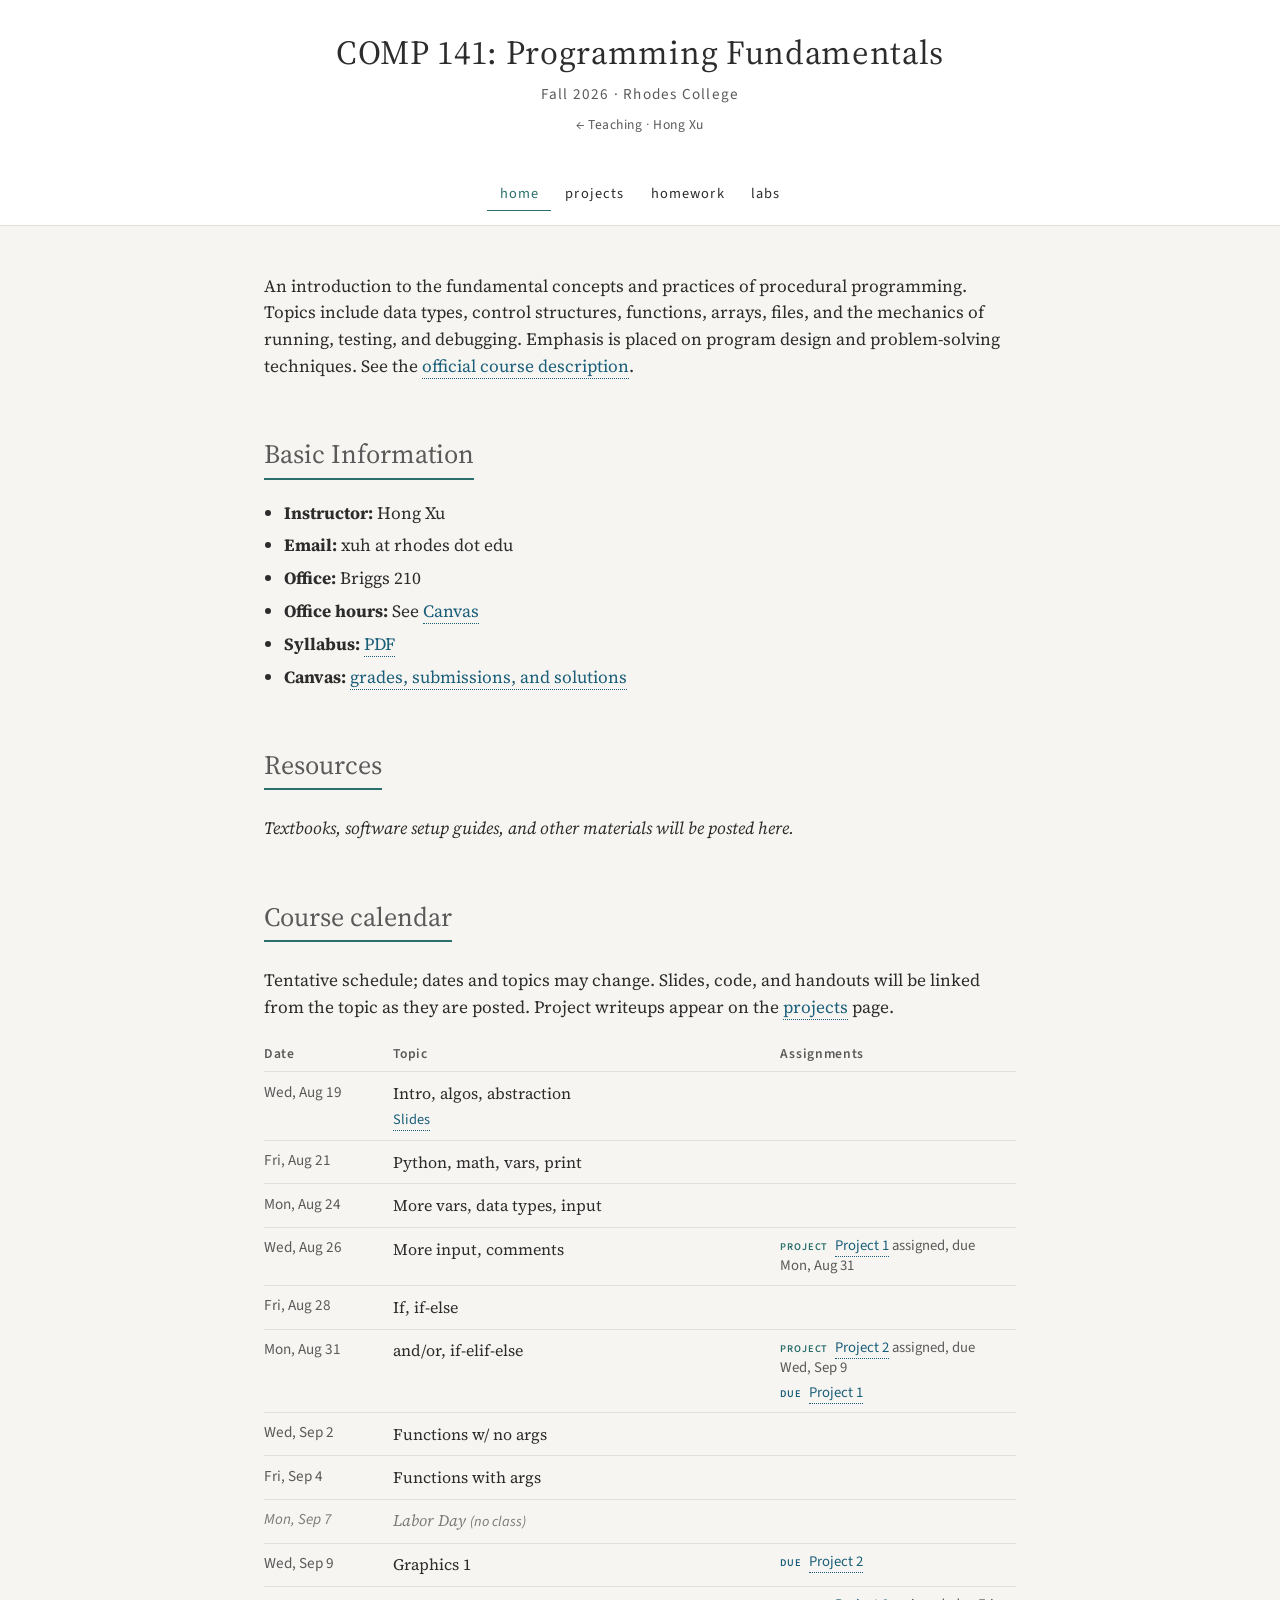
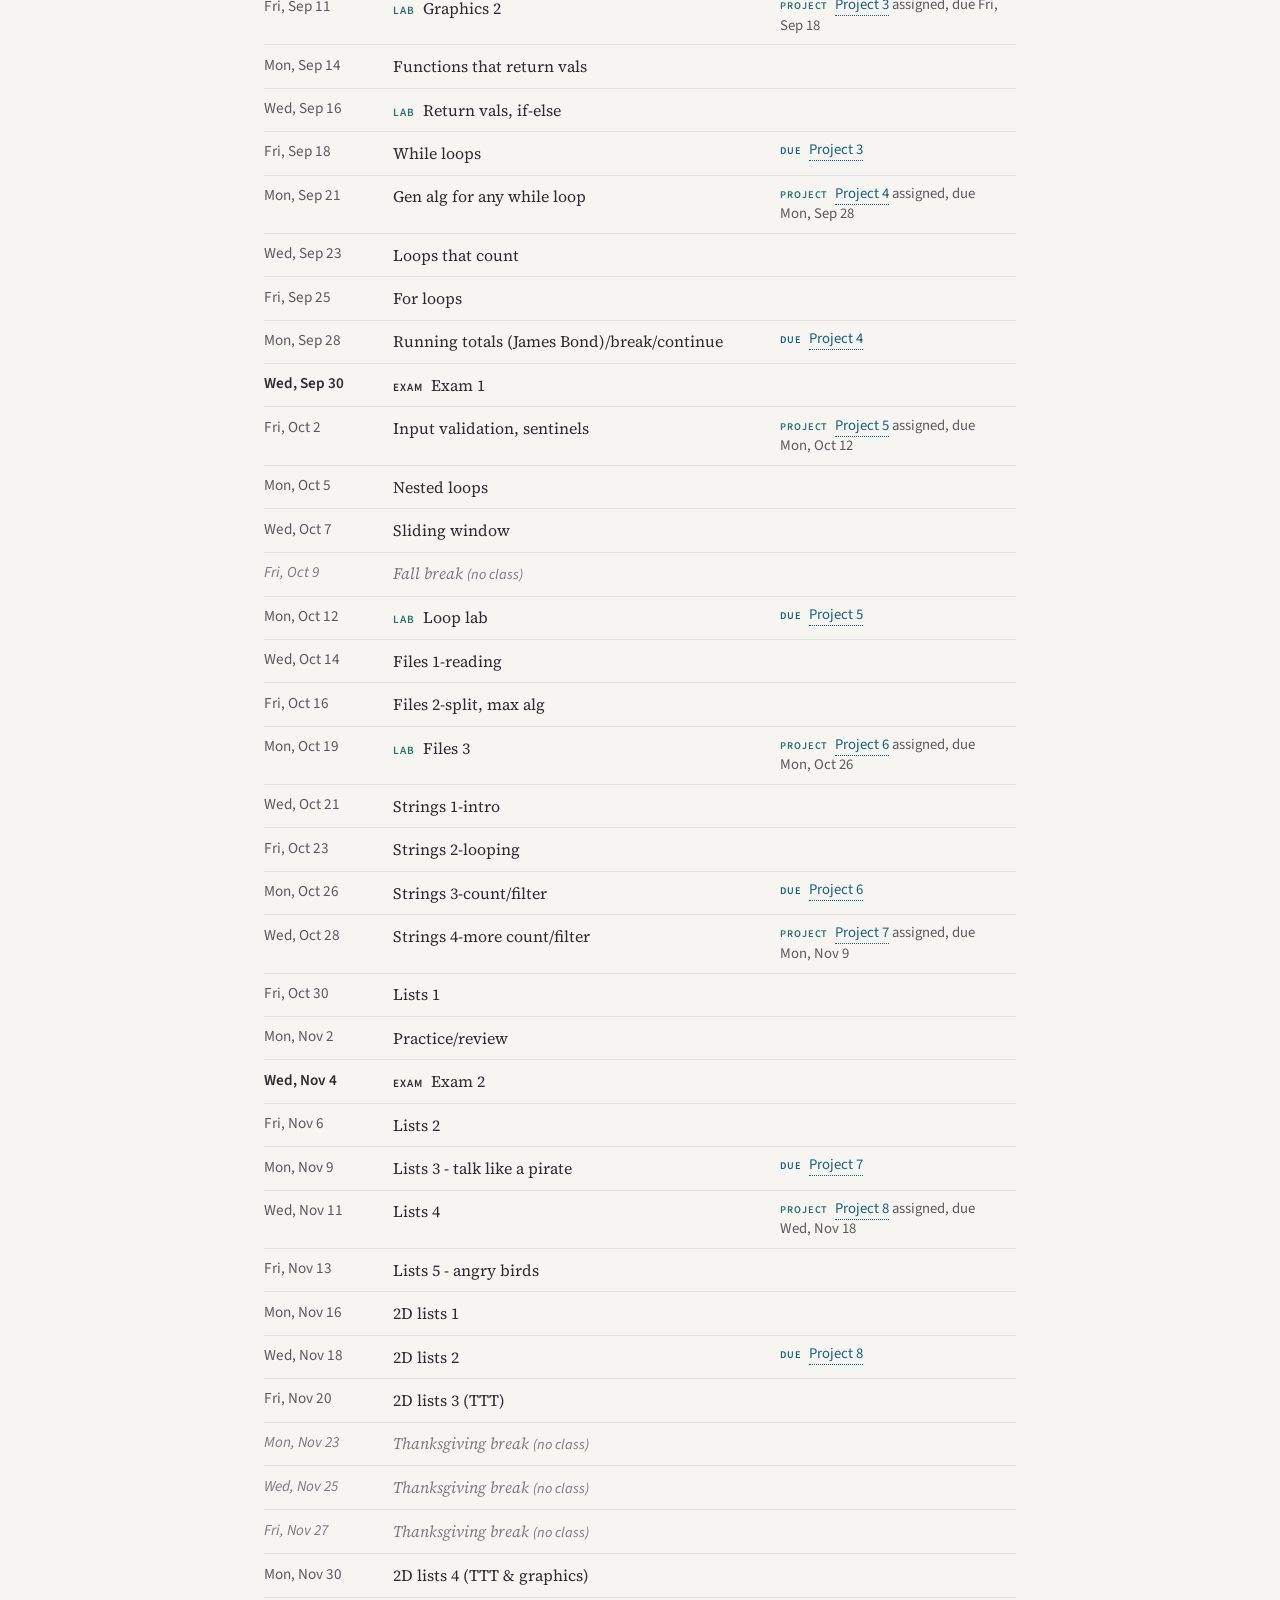
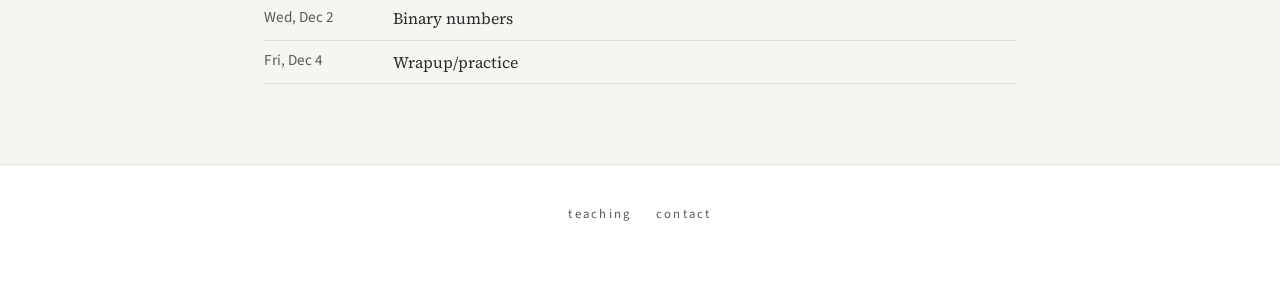
==== courses/comp141-f26/index.html @ 776d8853 "Add COMP 141 day 1 slides to the course calendar. Co-authored-by: Cursor <cursoragent@cursor.com>" ====
<!DOCTYPE html>
<html lang="en">
<head>
  <meta charset="UTF-8">
  <meta name="viewport" content="width=device-width, initial-scale=1.0">
  <meta name="description" content="COMP 141 — Computer Science I: Programming Fundamentals, Fall 2026, Rhodes College.">
  <title>COMP 141 — Fall 2026</title>
  <link rel="icon" href="../../favicon.svg" type="image/svg+xml">
  <link rel="stylesheet" href="../../css/style.css">
  <link rel="icon" href="../../favicon.svg" type="image/svg+xml">
  <link rel="stylesheet" href="../../css/course.css">
</head>
<body>
  <header class="course-header">
    <h1><a href="index.html">COMP 141: Programming Fundamentals</a></h1>
    <span class="course-term">Fall 2026 · Rhodes College</span>
    <p class="course-crumb">
      <a href="../../teaching.html">← Teaching</a>
      ·
      <a href="../../index.html">Hong Xu</a>
    </p>
  </header>

  <nav>
    <div class="nav-container">
      <a href="index.html" class="nav-link" aria-current="page">home</a>
      <a href="projects/" class="nav-link">projects</a>
      <a href="homework/" class="nav-link">homework</a>
      <a href="labs/" class="nav-link">labs</a>
    </div>
  </nav>

  <main class="page">
    <p>
      An introduction to the fundamental concepts and practices of procedural
      programming. Topics include data types, control structures, functions,
      arrays, files, and the mechanics of running, testing, and debugging.
      Emphasis is placed on program design and problem-solving techniques.
      See the
      <a href="https://cs.rhodes.edu/curriculum/courses.html">official course description</a>.
    </p>

    <h2 id="basic-information">Basic Information</h2>
    <ul>
      <li><strong>Instructor:</strong> Hong Xu</li>
      <li><strong>Email:</strong> xuh at rhodes dot edu</li>
      <li><strong>Office:</strong> Briggs 210</li>
      <li><strong>Office hours:</strong> See <a href="https://rhodes.instructure.com/courses/11061">Canvas</a></li>
      <li><strong>Syllabus:</strong> <a href="syllabus.pdf">PDF</a></li>
      <li><strong>Canvas:</strong> <a href="https://rhodes.instructure.com/courses/11061">grades, submissions, and solutions</a></li>
    </ul>

    <h2 id="resources">Resources</h2>
    <p class="placeholder-note">
      Textbooks, software setup guides, and other materials will be posted here.
    </p>

    <h2 id="calendar">Course calendar</h2>
    <p>
      Tentative schedule; dates and topics may change. Slides, code, and
      handouts will be linked from the topic as they are posted. Project
      writeups appear on the <a href="projects/">projects</a> page.
    </p>
    <table class="calendar">
      <thead>
        <tr>
          <th scope="col">Date</th>
          <th scope="col">Topic</th>
          <th scope="col">Assignments</th>
        </tr>
      </thead>
      <tbody>
        <tr>
          <td class="date">Wed, Aug 19</td>
          <td>
            Intro, algos, abstraction
            <div class="materials"><a href="lectures/day1-slides.pdf">Slides</a></div>
          </td>
          <td class="assign"></td>
        </tr>
        <tr>
          <td class="date">Fri, Aug 21</td>
          <td>Python, math, vars, print</td>
          <td class="assign"></td>
        </tr>
        <tr>
          <td class="date">Mon, Aug 24</td>
          <td>More vars, data types, input</td>
          <td class="assign"></td>
        </tr>
        <tr>
          <td class="date">Wed, Aug 26</td>
          <td>More input, comments</td>
          <td class="assign">
            <div class="assign-line">
              <span class="cal-label cal-label-project">Project</span>
              <a href="projects/#p1">Project 1</a> assigned, due Mon, Aug 31
            </div>
          </td>
        </tr>
        <tr>
          <td class="date">Fri, Aug 28</td>
          <td>If, if-else</td>
          <td class="assign"></td>
        </tr>
        <tr>
          <td class="date">Mon, Aug 31</td>
          <td>and/or, if-elif-else</td>
          <td class="assign">
            <div class="assign-line">
              <span class="cal-label cal-label-project">Project</span>
              <a href="projects/#p2">Project 2</a> assigned, due Wed, Sep 9
            </div>
            <div class="assign-line">
              <span class="cal-label cal-label-due">Due</span>
              <a href="projects/#p1">Project 1</a>
            </div>
          </td>
        </tr>
        <tr>
          <td class="date">Wed, Sep 2</td>
          <td>Functions w/ no args</td>
          <td class="assign"></td>
        </tr>
        <tr>
          <td class="date">Fri, Sep 4</td>
          <td>Functions with args</td>
          <td class="assign"></td>
        </tr>
        <tr class="cal-break">
          <td class="date">Mon, Sep 7</td>
          <td>Labor Day <span class="no-class">(no class)</span></td>
          <td class="assign"></td>
        </tr>
        <tr>
          <td class="date">Wed, Sep 9</td>
          <td>Graphics 1</td>
          <td class="assign">
            <div class="assign-line">
              <span class="cal-label cal-label-due">Due</span>
              <a href="projects/#p2">Project 2</a>
            </div>
          </td>
        </tr>
        <tr class="cal-lab">
          <td class="date">Fri, Sep 11</td>
          <td><span class="cal-label cal-label-lab">Lab</span> Graphics 2</td>
          <td class="assign">
            <div class="assign-line">
              <span class="cal-label cal-label-project">Project</span>
              <a href="projects/#p3">Project 3</a> assigned, due Fri, Sep 18
            </div>
          </td>
        </tr>
        <tr>
          <td class="date">Mon, Sep 14</td>
          <td>Functions that return vals</td>
          <td class="assign"></td>
        </tr>
        <tr class="cal-lab">
          <td class="date">Wed, Sep 16</td>
          <td><span class="cal-label cal-label-lab">Lab</span> Return vals, if-else</td>
          <td class="assign"></td>
        </tr>
        <tr>
          <td class="date">Fri, Sep 18</td>
          <td>While loops</td>
          <td class="assign">
            <div class="assign-line">
              <span class="cal-label cal-label-due">Due</span>
              <a href="projects/#p3">Project 3</a>
            </div>
          </td>
        </tr>
        <tr>
          <td class="date">Mon, Sep 21</td>
          <td>Gen alg for any while loop</td>
          <td class="assign">
            <div class="assign-line">
              <span class="cal-label cal-label-project">Project</span>
              <a href="projects/#p4">Project 4</a> assigned, due Mon, Sep 28
            </div>
          </td>
        </tr>
        <tr>
          <td class="date">Wed, Sep 23</td>
          <td>Loops that count</td>
          <td class="assign"></td>
        </tr>
        <tr>
          <td class="date">Fri, Sep 25</td>
          <td>For loops</td>
          <td class="assign"></td>
        </tr>
        <tr>
          <td class="date">Mon, Sep 28</td>
          <td>Running totals (James Bond)/break/continue</td>
          <td class="assign">
            <div class="assign-line">
              <span class="cal-label cal-label-due">Due</span>
              <a href="projects/#p4">Project 4</a>
            </div>
          </td>
        </tr>
        <tr class="cal-exam">
          <td class="date">Wed, Sep 30</td>
          <td><span class="cal-label cal-label-exam">Exam</span> Exam 1</td>
          <td class="assign"></td>
        </tr>
        <tr>
          <td class="date">Fri, Oct 2</td>
          <td>Input validation, sentinels</td>
          <td class="assign">
            <div class="assign-line">
              <span class="cal-label cal-label-project">Project</span>
              <a href="projects/#p5">Project 5</a> assigned, due Mon, Oct 12
            </div>
          </td>
        </tr>
        <tr>
          <td class="date">Mon, Oct 5</td>
          <td>Nested loops</td>
          <td class="assign"></td>
        </tr>
        <tr>
          <td class="date">Wed, Oct 7</td>
          <td>Sliding window</td>
          <td class="assign"></td>
        </tr>
        <tr class="cal-break">
          <td class="date">Fri, Oct 9</td>
          <td>Fall break <span class="no-class">(no class)</span></td>
          <td class="assign"></td>
        </tr>
        <tr class="cal-lab">
          <td class="date">Mon, Oct 12</td>
          <td><span class="cal-label cal-label-lab">Lab</span> Loop lab</td>
          <td class="assign">
            <div class="assign-line">
              <span class="cal-label cal-label-due">Due</span>
              <a href="projects/#p5">Project 5</a>
            </div>
          </td>
        </tr>
        <tr>
          <td class="date">Wed, Oct 14</td>
          <td>Files 1-reading</td>
          <td class="assign"></td>
        </tr>
        <tr>
          <td class="date">Fri, Oct 16</td>
          <td>Files 2-split, max alg</td>
          <td class="assign"></td>
        </tr>
        <tr class="cal-lab">
          <td class="date">Mon, Oct 19</td>
          <td><span class="cal-label cal-label-lab">Lab</span> Files 3</td>
          <td class="assign">
            <div class="assign-line">
              <span class="cal-label cal-label-project">Project</span>
              <a href="projects/#p6">Project 6</a> assigned, due Mon, Oct 26
            </div>
          </td>
        </tr>
        <tr>
          <td class="date">Wed, Oct 21</td>
          <td>Strings 1-intro</td>
          <td class="assign"></td>
        </tr>
        <tr>
          <td class="date">Fri, Oct 23</td>
          <td>Strings 2-looping</td>
          <td class="assign"></td>
        </tr>
        <tr>
          <td class="date">Mon, Oct 26</td>
          <td>Strings 3-count/filter</td>
          <td class="assign">
            <div class="assign-line">
              <span class="cal-label cal-label-due">Due</span>
              <a href="projects/#p6">Project 6</a>
            </div>
          </td>
        </tr>
        <tr>
          <td class="date">Wed, Oct 28</td>
          <td>Strings 4-more count/filter</td>
          <td class="assign">
            <div class="assign-line">
              <span class="cal-label cal-label-project">Project</span>
              <a href="projects/#p7">Project 7</a> assigned, due Mon, Nov 9
            </div>
          </td>
        </tr>
        <tr>
          <td class="date">Fri, Oct 30</td>
          <td>Lists 1</td>
          <td class="assign"></td>
        </tr>
        <tr>
          <td class="date">Mon, Nov 2</td>
          <td>Practice/review</td>
          <td class="assign"></td>
        </tr>
        <tr class="cal-exam">
          <td class="date">Wed, Nov 4</td>
          <td><span class="cal-label cal-label-exam">Exam</span> Exam 2</td>
          <td class="assign"></td>
        </tr>
        <tr>
          <td class="date">Fri, Nov 6</td>
          <td>Lists 2</td>
          <td class="assign"></td>
        </tr>
        <tr>
          <td class="date">Mon, Nov 9</td>
          <td>Lists 3 - talk like a pirate</td>
          <td class="assign">
            <div class="assign-line">
              <span class="cal-label cal-label-due">Due</span>
              <a href="projects/#p7">Project 7</a>
            </div>
          </td>
        </tr>
        <tr>
          <td class="date">Wed, Nov 11</td>
          <td>Lists 4</td>
          <td class="assign">
            <div class="assign-line">
              <span class="cal-label cal-label-project">Project</span>
              <a href="projects/#p8">Project 8</a> assigned, due Wed, Nov 18
            </div>
          </td>
        </tr>
        <tr>
          <td class="date">Fri, Nov 13</td>
          <td>Lists 5 - angry birds</td>
          <td class="assign"></td>
        </tr>
        <tr>
          <td class="date">Mon, Nov 16</td>
          <td>2D lists 1</td>
          <td class="assign"></td>
        </tr>
        <tr>
          <td class="date">Wed, Nov 18</td>
          <td>2D lists 2</td>
          <td class="assign">
            <div class="assign-line">
              <span class="cal-label cal-label-due">Due</span>
              <a href="projects/#p8">Project 8</a>
            </div>
          </td>
        </tr>
        <tr>
          <td class="date">Fri, Nov 20</td>
          <td>2D lists 3 (TTT)</td>
          <td class="assign"></td>
        </tr>
        <tr class="cal-break">
          <td class="date">Mon, Nov 23</td>
          <td>Thanksgiving break <span class="no-class">(no class)</span></td>
          <td class="assign"></td>
        </tr>
        <tr class="cal-break">
          <td class="date">Wed, Nov 25</td>
          <td>Thanksgiving break <span class="no-class">(no class)</span></td>
          <td class="assign"></td>
        </tr>
        <tr class="cal-break">
          <td class="date">Fri, Nov 27</td>
          <td>Thanksgiving break <span class="no-class">(no class)</span></td>
          <td class="assign"></td>
        </tr>
        <tr>
          <td class="date">Mon, Nov 30</td>
          <td>2D lists 4 (TTT &amp; graphics)</td>
          <td class="assign"></td>
        </tr>
        <tr>
          <td class="date">Wed, Dec 2</td>
          <td>Binary numbers</td>
          <td class="assign"></td>
        </tr>
        <tr>
          <td class="date">Fri, Dec 4</td>
          <td>Wrapup/practice</td>
          <td class="assign"></td>
        </tr>
      </tbody>
    </table>
  </main>

  <footer>
    <div class="footer-links">
      <a href="../../teaching.html">teaching</a>
      <a href="../../contact.html">contact</a>
    </div>
    <p id="last-updated"></p>
  </footer>
  <script src="../../js/last-updated.js"></script>
</body>
</html>
---- css/style.css ----
@import url('https://fonts.googleapis.com/css2?family=Source+Serif+4:ital,opsz,wght@0,8..60,400;0,8..60,600;1,8..60,400&family=Source+Sans+3:wght@400;600&display=swap');

:root {
  --accent: #2a6f6b;
  --accent-hover: #1f5552;
  --ink: #2c2c2c;
  --muted: #5a5a5a;
  --light: #7a7a7a;
  --rule: #e2e0dc;
  --paper: #f7f5f1;
  --surface: #ffffff;
  --link: #1a5f7a;
}

*,
*::before,
*::after {
  box-sizing: border-box;
}

html {
  overflow-x: hidden;
  scroll-behavior: smooth;
}

body {
  margin: 0;
  padding: 0;
  font-family: 'Source Sans 3', Helvetica, sans-serif;
  color: var(--ink);
  background-color: var(--paper);
  line-height: 1.45;
}

a {
  color: var(--link);
  text-decoration: none;
  border-bottom: 1px dotted var(--link);
}

a:hover {
  color: var(--accent);
  border-bottom-color: var(--accent);
}

/* Background + portrait */
.background-row {
  display: flex;
  flex-direction: row-reverse;
  align-items: flex-start;
  gap: 1.25em;
  margin-top: 0.5em;
}

.background-text {
  flex: 1;
  min-width: 0;
}

.background-text p:first-child {
  margin-top: 0;
}

.portrait {
  flex: 0 0 auto;
  line-height: 0;
}

.portrait img {
  display: block;
  width: auto;
  height: auto;
  max-width: 90vw;
  border: 1px solid #e5e5e5;
}

@media (max-width: 768px) {
  .background-row {
    flex-direction: column;
    align-items: center;
  }

  .portrait {
    order: -1;
    display: block;
    width: 90%;
    max-width: 90vw;
    margin: 0 auto 0.85em;
    align-self: center;
  }

  .portrait img {
    width: 100% !important;
    height: auto !important;
    max-width: 100%;
    margin: 0 auto;
  }

  .background-text {
    width: 100%;
  }
}

/* Header */
header {
  background-color: var(--surface);
  padding: 2.25em 1.5em 1.25em;
  text-align: center;
}

header h1 {
  margin: 0;
  font-family: 'Source Serif 4', Georgia, Times, serif;
  font-size: clamp(2rem, 5vw, 2.75rem);
  font-weight: 400;
  letter-spacing: 0.04em;
  color: var(--ink);
}

header h1 a {
  color: inherit;
  border-bottom: none;
}

header h1 a:hover {
  color: var(--accent);
}

header .chinese-name {
  display: block;
  margin-top: 0.35em;
  font-family: 'Source Serif 4', Georgia, serif;
  font-size: 0.45em;
  letter-spacing: 0.2em;
  color: var(--light);
}

/* Navigation */
nav {
  background-color: var(--surface);
  border-bottom: 1px solid var(--rule);
  position: sticky;
  top: 0;
  z-index: 50;
}

.nav-container {
  max-width: 45em;
  margin: 0 auto;
  padding: 0.9rem 1rem;
  display: flex;
  flex-wrap: wrap;
  justify-content: center;
  gap: 0.15em 0.1em;
}

.nav-link {
  color: var(--ink);
  border-bottom: none;
  padding: 0.35em 0.85em;
  letter-spacing: 0.08em;
  font-size: 0.9em;
  text-transform: lowercase;
  transition: color 0.15s ease;
}

.nav-link:visited {
  color: var(--ink);
}

.nav-link:hover,
.nav-link[aria-current="page"] {
  color: var(--accent);
  border-bottom: 1px solid var(--accent);
}

/* Main layout */
.page {
  max-width: 45em;
  margin: 0 auto;
  padding: 2rem 1.5rem 3rem;
}

.page p,
.page li,
.page td {
  font-family: 'Source Serif 4', Georgia, Cambria, 'Times New Roman', Times, serif;
  font-size: 1.08em;
  line-height: 1.55;
  color: var(--ink);
}

.page p {
  margin: 0.85em 0 0;
}

.page ul {
  margin: 0.6em 0 0;
  padding-left: 1.25em;
}

.page li {
  margin-top: 0.35em;
}

.page h2 {
  font-family: 'Source Serif 4', Georgia, Times, serif;
  font-size: 1.65em;
  font-weight: 400;
  color: var(--muted);
  margin: 2.25em 0 0.4em;
  padding-bottom: 0.25em;
  border-bottom: 2px solid var(--accent);
  display: inline-block;
  line-height: 1.2;
  clear: both;
}

.page h2:first-child {
  margin-top: 0.5em;
}

.page h3 {
  font-family: 'Source Sans 3', Helvetica, sans-serif;
  font-size: 1.15em;
  font-weight: 600;
  color: var(--ink);
  margin: 1.75em 0 0.4em;
}

.more-link {
  display: inline-block;
  margin-top: 1em;
}

/* Publications */
.papers {
  list-style: disc;
  padding-left: 1.25em;
  margin: 0.75em 0 0;
}

.papers li {
  margin-bottom: 1.1em;
}

.papers .venue {
  font-style: italic;
}

.papers .links {
  font-family: 'Source Sans 3', Helvetica, sans-serif;
  font-size: 0.92em;
  letter-spacing: 0.02em;
}

.papers .links a {
  margin-right: 0.65em;
}

/* Projects */
.project {
  margin-top: 1.75em;
}

.project h3 {
  margin-bottom: 0.2em;
}

.project .meta {
  font-family: 'Source Sans 3', Helvetica, sans-serif;
  font-size: 0.9em;
  color: var(--light);
  margin: 0 0 0.35em;
}

/* Contact table */
.contact-table {
  width: 100%;
  margin: 1.25em 0 0;
  border-collapse: collapse;
}

.contact-table td {
  padding: 0.4em 1em 0.4em 0;
  vertical-align: top;
}

.contact-table td:first-child {
  font-family: 'Source Sans 3', Helvetica, sans-serif;
  font-size: 0.9em;
  letter-spacing: 0.04em;
  color: var(--muted);
  width: 7.5em;
  white-space: nowrap;
}

.elsewhere {
  margin-top: 1.25em;
}

/* Teaching schedule (Kirlin-style semester lists) */
.semester {
  margin-top: 1.35em;
}

.semester h3 {
  font-family: 'Source Sans 3', Helvetica, sans-serif;
  font-size: 1.1em;
  font-weight: 600;
  color: var(--ink);
  margin: 0 0 0.35em;
}

.course-list {
  list-style: none;
  padding: 0;
  margin: 0 0 0.25em;
}

.course-list li {
  margin: 0.2em 0;
  padding-left: 0.15em;
}

/* Teaching materials */
.resource-list {
  list-style: none;
  padding: 0;
  margin: 1em 0 0;
}

.resource-list li {
  font-family: 'Source Sans 3', Helvetica, sans-serif;
  margin: 0.5em 0;
}

.resource-list a {
  border-bottom: 1px solid transparent;
}

.resource-list a:hover {
  border-bottom-color: var(--accent);
}

/* Footer */
footer {
  background-color: var(--surface);
  border-top: 1px solid var(--rule);
  padding: 2.5em 1.5em;
  margin-top: 2em;
  text-align: center;
}

.footer-mark {
  display: inline-block;
  margin-bottom: 1.25em;
  opacity: 0.45;
}

.footer-links {
  display: flex;
  flex-wrap: wrap;
  justify-content: center;
  gap: 0.5em 1.5em;
}

.footer-links a {
  font-family: 'Source Sans 3', Helvetica, sans-serif;
  font-size: 0.8em;
  letter-spacing: 0.18em;
  text-transform: lowercase;
  color: var(--muted);
  border-bottom: none;
}

.footer-links a:hover {
  color: var(--accent);
}

.footer-note {
  margin-top: 1.25em;
  font-family: 'Source Sans 3', Helvetica, sans-serif;
  font-size: 0.75em;
  letter-spacing: 0.12em;
  text-transform: lowercase;
  color: var(--light);
}

#last-updated {
  margin-top: 1.25em;
  font-family: 'Source Sans 3', Helvetica, sans-serif;
  font-size: 0.8em;
  letter-spacing: 0.04em;
  color: var(--light);
  min-height: 1.2em;
}

/* Responsive */
@media (max-width: 600px) {
  header {
    padding: 1.5em 1em 1em;
  }

  .page {
    padding: 1.5rem 1rem 2.5rem;
  }

  .page p,
  .page li,
  .page td {
    font-size: 1em;
  }

  .nav-link {
    padding: 0.3em 0.45em;
    font-size: 0.8em;
  }

  .contact-table td:first-child {
    display: block;
    width: auto;
    padding-bottom: 0;
  }

  .contact-table td {
    display: block;
    padding: 0.15em 0 0.55em;
  }
}

@media print {
  nav,
  footer {
    display: none;
  }

  body {
    background: #fff;
  }

  a {
    border-bottom: none;
    color: #000;
  }
}
---- css/course.css ----
/* Course site extras (used with style.css) */

.course-header {
  background-color: var(--surface);
  padding: 1.75em 1.5em 1em;
  text-align: center;
  border-bottom: none;
}

.course-header h1 {
  margin: 0;
  font-family: 'Source Serif 4', Georgia, Times, serif;
  font-size: clamp(1.5rem, 4vw, 2.1rem);
  font-weight: 400;
  letter-spacing: 0.02em;
  color: var(--ink);
}

.course-header h1 a {
  color: inherit;
  border-bottom: none;
}

.course-header .course-term {
  display: block;
  margin-top: 0.4em;
  font-family: 'Source Sans 3', Helvetica, sans-serif;
  font-size: 0.95em;
  letter-spacing: 0.08em;
  color: var(--muted);
}

.course-crumb {
  text-align: center;
  font-family: 'Source Sans 3', Helvetica, sans-serif;
  font-size: 0.85em;
  letter-spacing: 0.04em;
  color: var(--light);
  margin-top: 0.75em;
}

.course-crumb a {
  color: var(--muted);
  border-bottom: none;
}

.course-crumb a:hover {
  color: var(--accent);
}

.page {
  max-width: 50em;
}

.calendar {
  width: 100%;
  border-collapse: collapse;
  margin-top: 1em;
}

.calendar th,
.calendar td {
  font-family: 'Source Serif 4', Georgia, serif;
  font-size: 1em;
  text-align: left;
  vertical-align: top;
  padding: 0.55em 0.75em 0.55em 0;
  border-bottom: 1px solid var(--rule);
}

.calendar th {
  font-family: 'Source Sans 3', Helvetica, sans-serif;
  font-size: 0.85em;
  letter-spacing: 0.05em;
  color: var(--muted);
  font-weight: 600;
}

.calendar .date {
  white-space: nowrap;
  width: 8.5em;
  color: var(--muted);
  font-family: 'Source Sans 3', Helvetica, sans-serif;
  font-size: 0.95em;
}

.calendar .assign {
  font-family: 'Source Sans 3', Helvetica, sans-serif;
  font-size: 0.92em;
  line-height: 1.4;
  color: var(--muted);
  width: 16em;
}

.assign-line + .assign-line {
  margin-top: 0.3em;
}

.materials {
  margin-top: 0.2em;
  font-family: 'Source Sans 3', Helvetica, sans-serif;
  font-size: 0.9em;
}

.cal-label {
  display: inline-block;
  font-family: 'Source Sans 3', Helvetica, sans-serif;
  font-size: 0.7em;
  font-weight: 600;
  letter-spacing: 0.08em;
  text-transform: uppercase;
  color: var(--accent);
  margin-right: 0.35em;
}

.cal-label-exam {
  color: var(--ink);
}

.cal-label-due {
  color: var(--link);
}

.cal-break td {
  color: var(--light);
  font-style: italic;
}

.cal-break .date,
.cal-break .no-class {
  color: var(--light);
}

.no-class {
  font-family: 'Source Sans 3', Helvetica, sans-serif;
  font-size: 0.9em;
  font-style: italic;
}

.cal-exam td.date {
  color: var(--ink);
  font-weight: 600;
}

.placeholder-note {
  font-style: italic;
  color: var(--muted);
}

.project-list {
  list-style: none;
  padding: 0;
  margin: 1em 0 0;
}

.project-list li {
  margin: 0.65em 0;
  padding-top: 0.15em;
  scroll-margin-top: 4em;
}

.project-list .due {
  display: block;
  font-family: 'Source Sans 3', Helvetica, sans-serif;
  font-size: 0.9em;
  color: var(--light);
  margin-top: 0.1em;
}

@media (max-width: 700px) {
  .calendar .date {
    display: block;
    width: auto;
    margin-bottom: 0.15em;
  }

  .calendar td {
    display: block;
    padding: 0.2em 0;
    width: auto;
  }

  .calendar tr {
    display: block;
    padding: 0.7em 0;
    border-bottom: 1px solid var(--rule);
  }

  .calendar td.assign:empty {
    display: none;
  }

  .calendar thead {
    display: none;
  }
}
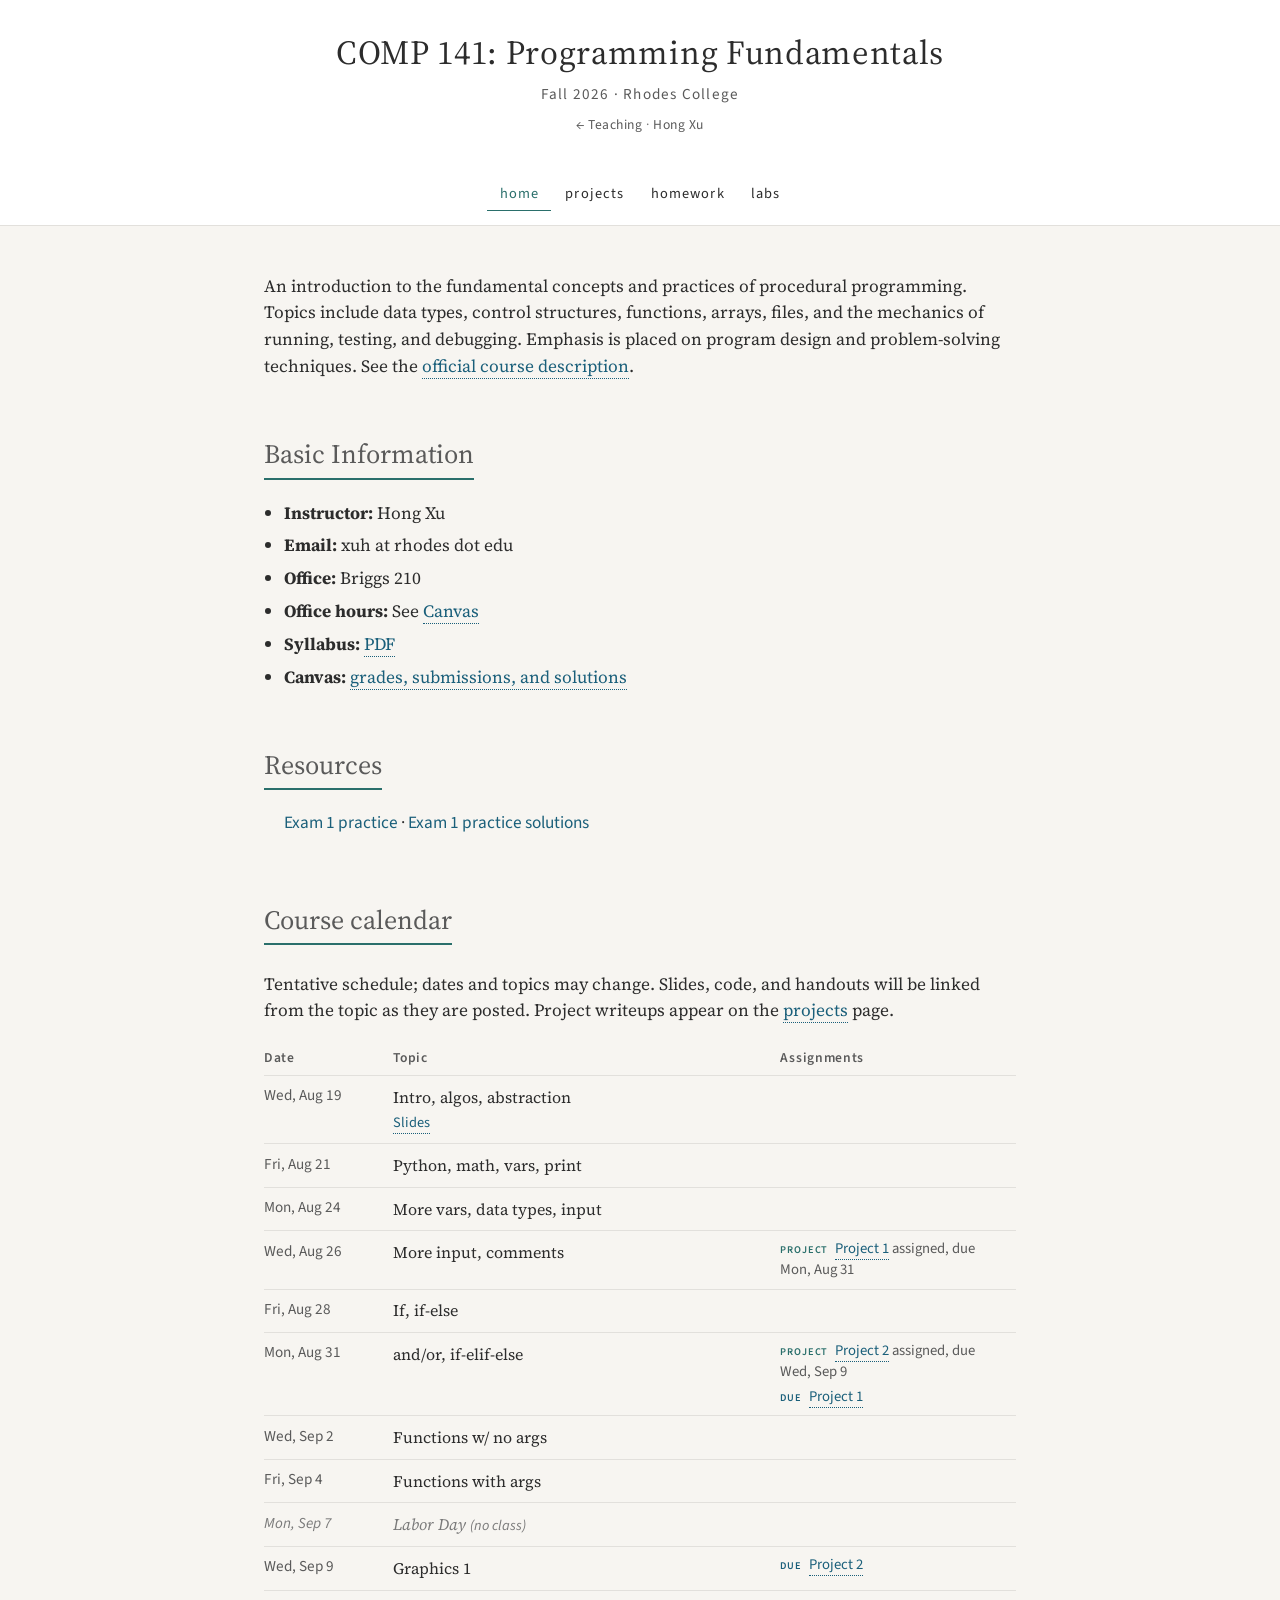
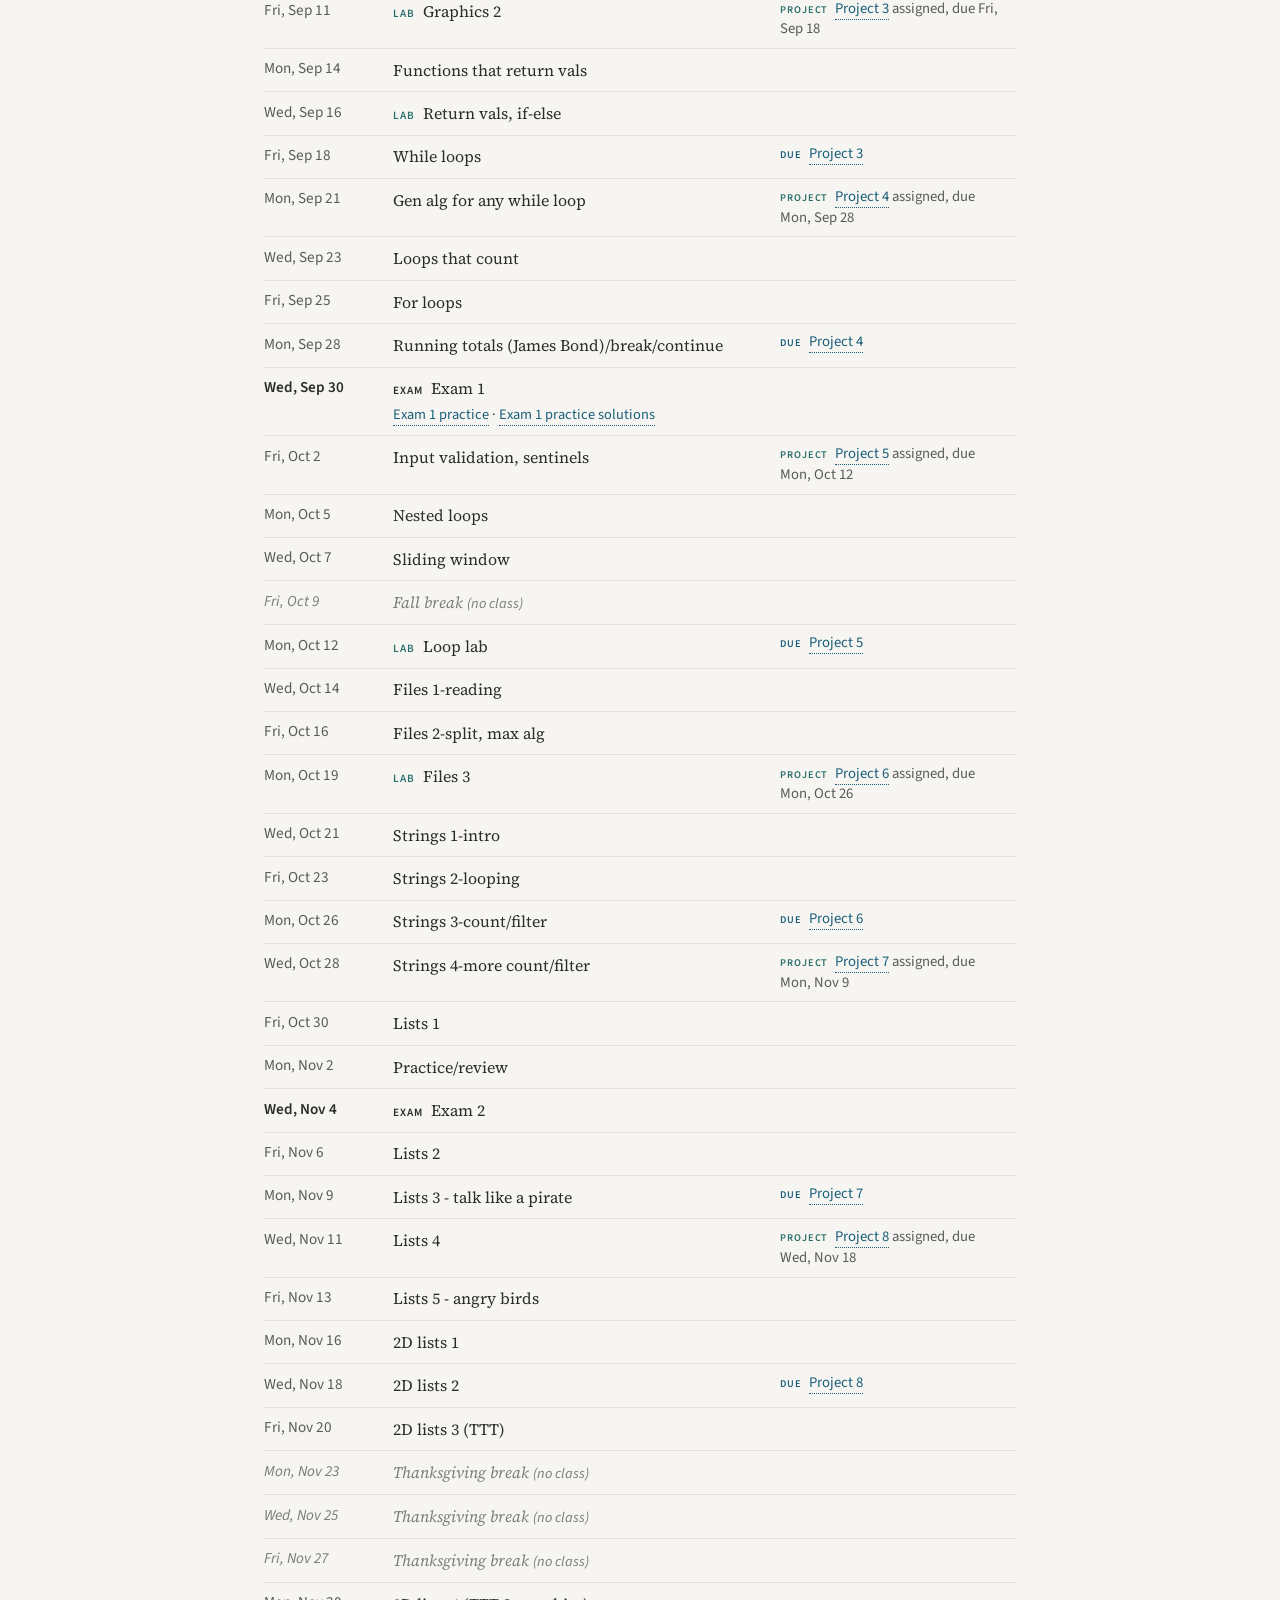
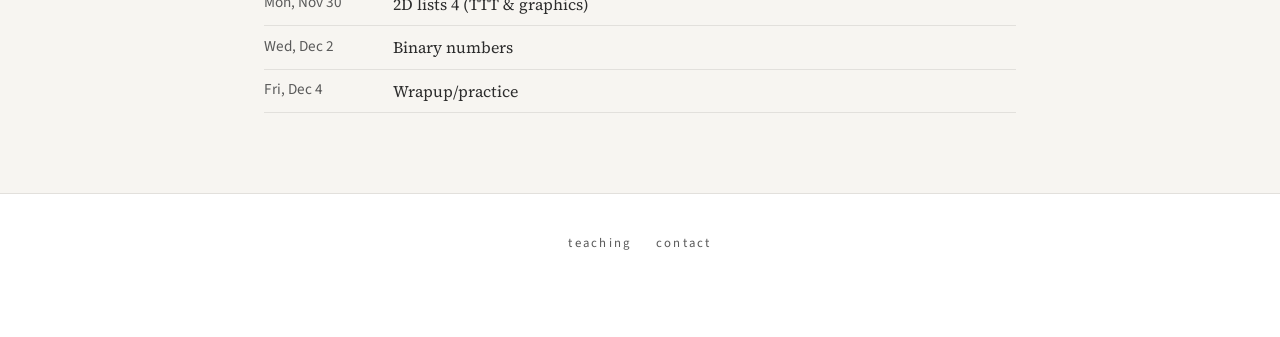
==== commit f2969d0d: "Add COMP 141 Exam 1 practice and solutions. Co-authored-by: Cursor <cursoragent@cursor.com>" ====
--- a/courses/comp141-f26/index.html
+++ b/courses/comp141-f26/index.html
@@ -51,9 +51,13 @@
     </ul>
 
     <h2 id="resources">Resources</h2>
-    <p class="placeholder-note">
-      Textbooks, software setup guides, and other materials will be posted here.
-    </p>
+    <ul class="resource-list">
+      <li>
+        <a href="exams/exam1-practice.pdf">Exam 1 practice</a>
+        ·
+        <a href="exams/exam1-practice-solutions.pdf">Exam 1 practice solutions</a>
+      </li>
+    </ul>
 
     <h2 id="calendar">Course calendar</h2>
     <p>
@@ -204,7 +208,14 @@
         </tr>
         <tr class="cal-exam">
           <td class="date">Wed, Sep 30</td>
-          <td><span class="cal-label cal-label-exam">Exam</span> Exam 1</td>
+          <td>
+            <span class="cal-label cal-label-exam">Exam</span> Exam 1
+            <div class="materials">
+              <a href="exams/exam1-practice.pdf">Exam 1 practice</a>
+              ·
+              <a href="exams/exam1-practice-solutions.pdf">Exam 1 practice solutions</a>
+            </div>
+          </td>
           <td class="assign"></td>
         </tr>
         <tr>
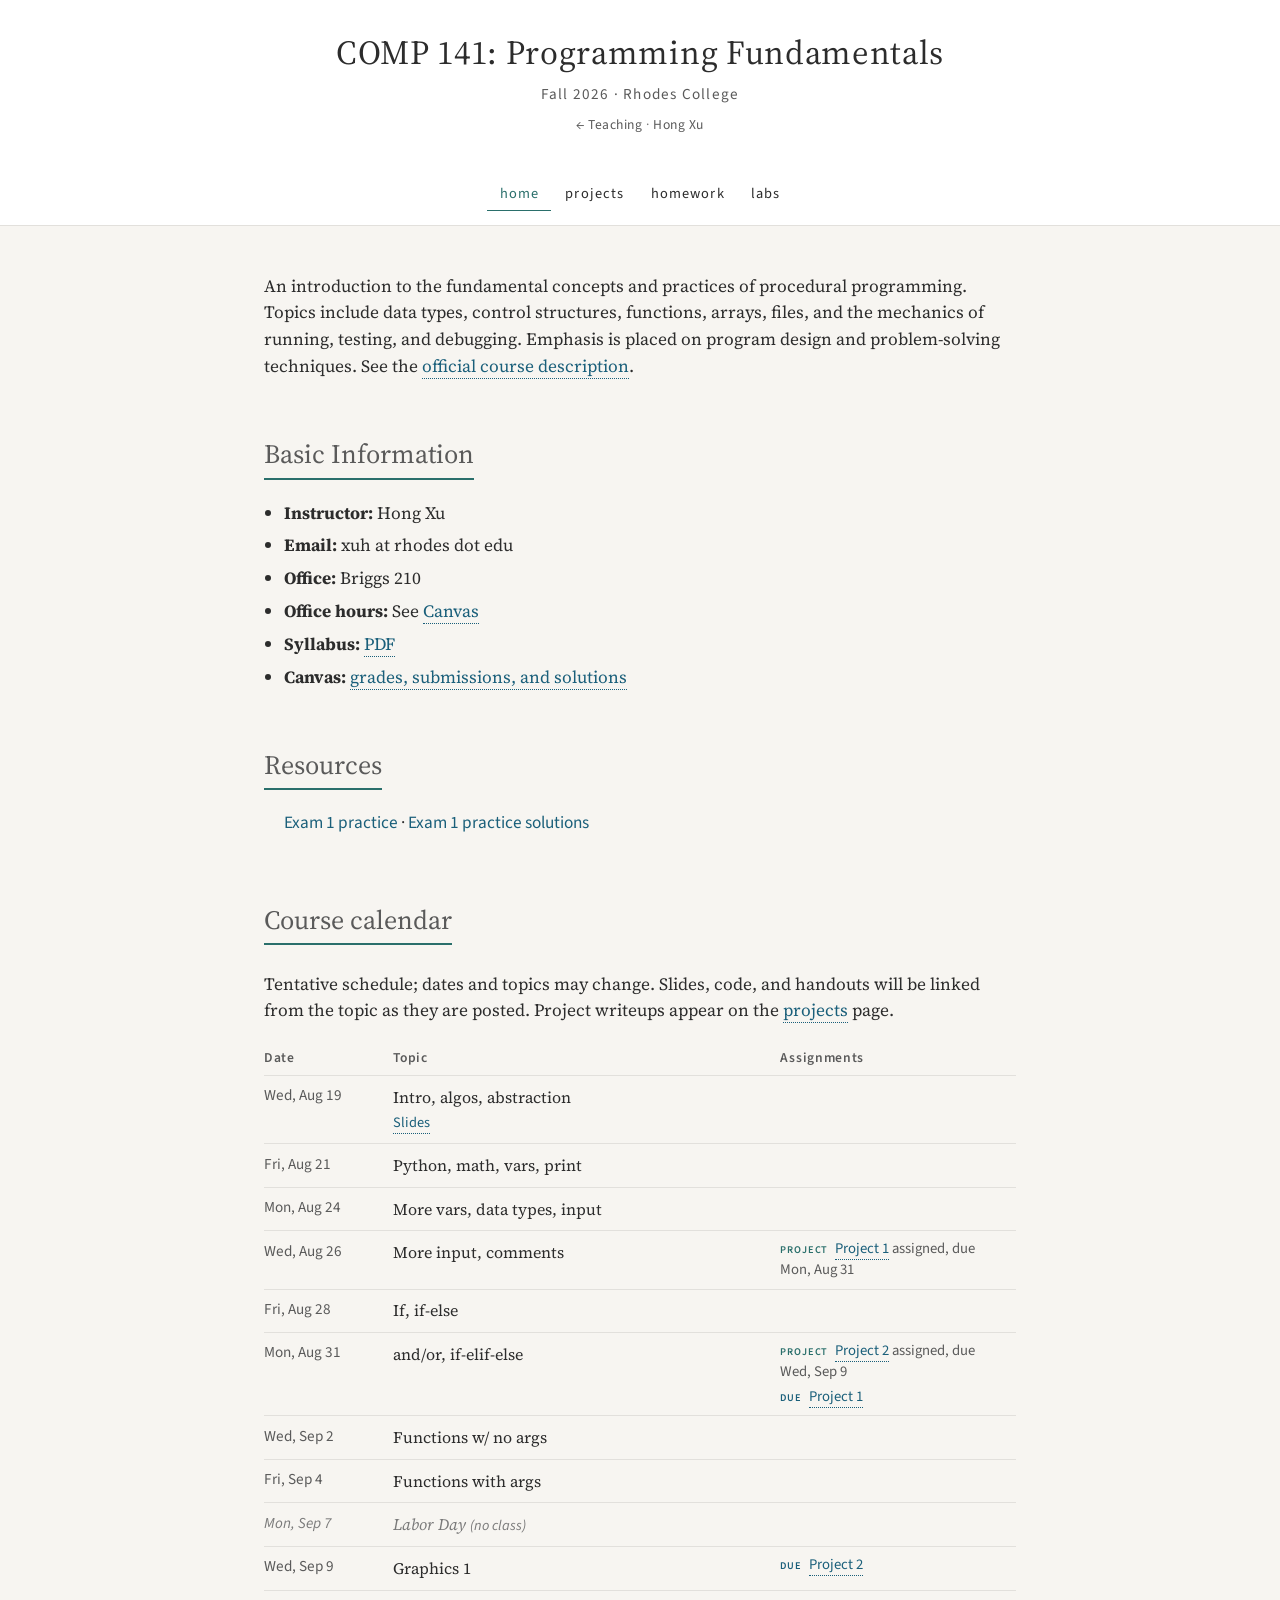
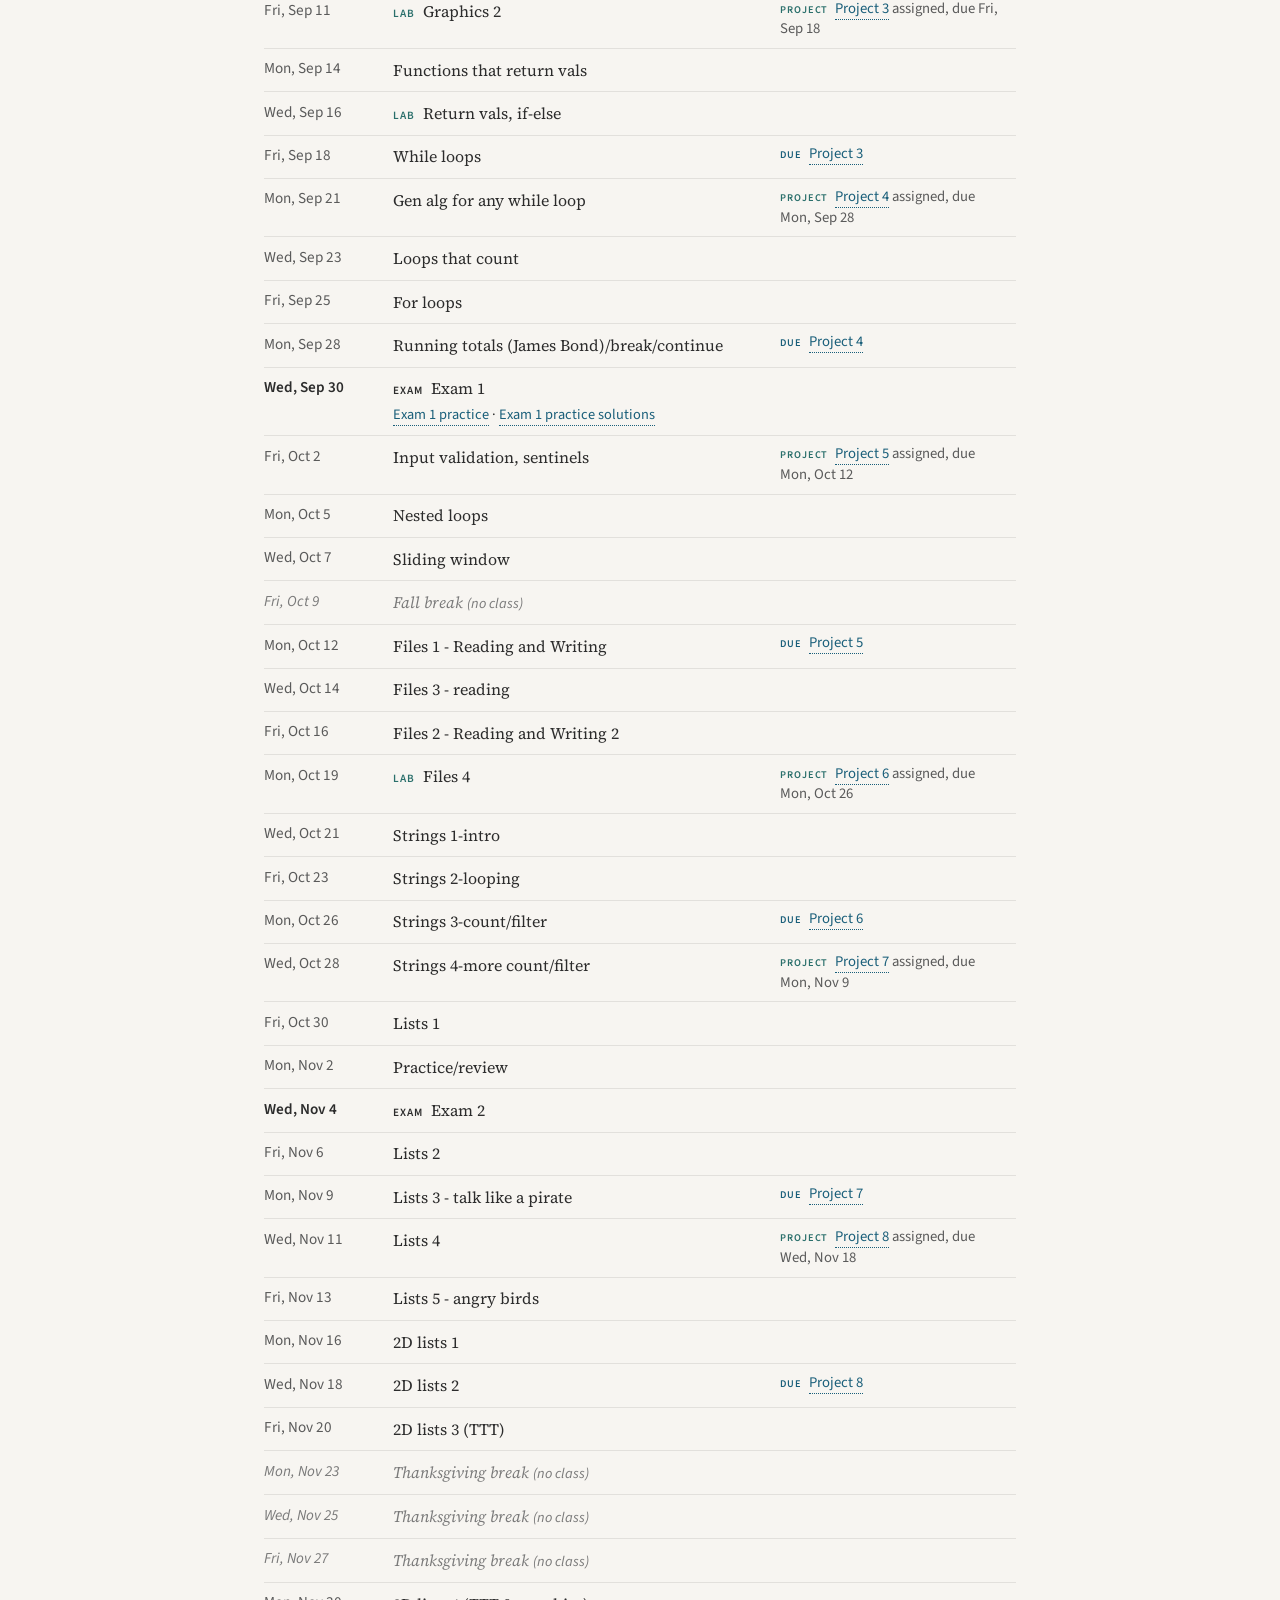
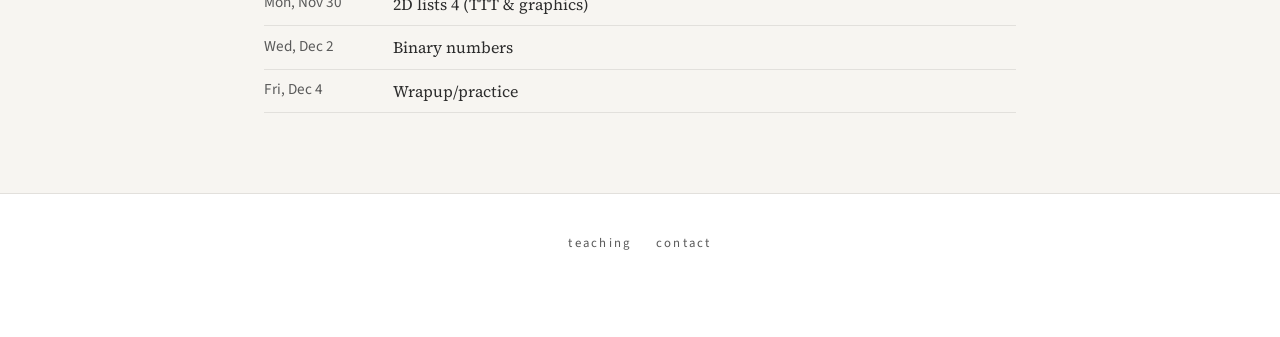
==== commit 543d92f4: "Start COMP 141 files on Oct 12 and renumber the later file lessons. Co-authored-by: Cursor <cursorag" ====
--- a/courses/comp141-f26/index.html
+++ b/courses/comp141-f26/index.html
@@ -243,9 +243,9 @@
           <td>Fall break <span class="no-class">(no class)</span></td>
           <td class="assign"></td>
         </tr>
-        <tr class="cal-lab">
+        <tr>
           <td class="date">Mon, Oct 12</td>
-          <td><span class="cal-label cal-label-lab">Lab</span> Loop lab</td>
+          <td>Files 1 - Reading and Writing</td>
           <td class="assign">
             <div class="assign-line">
               <span class="cal-label cal-label-due">Due</span>
@@ -255,17 +255,17 @@
         </tr>
         <tr>
           <td class="date">Wed, Oct 14</td>
-          <td>Files 1-reading</td>
+          <td>Files 3 - reading</td>
           <td class="assign"></td>
         </tr>
         <tr>
           <td class="date">Fri, Oct 16</td>
-          <td>Files 2-split, max alg</td>
+          <td>Files 2 - Reading and Writing 2</td>
           <td class="assign"></td>
         </tr>
         <tr class="cal-lab">
           <td class="date">Mon, Oct 19</td>
-          <td><span class="cal-label cal-label-lab">Lab</span> Files 3</td>
+          <td><span class="cal-label cal-label-lab">Lab</span> Files 4</td>
           <td class="assign">
             <div class="assign-line">
               <span class="cal-label cal-label-project">Project</span>
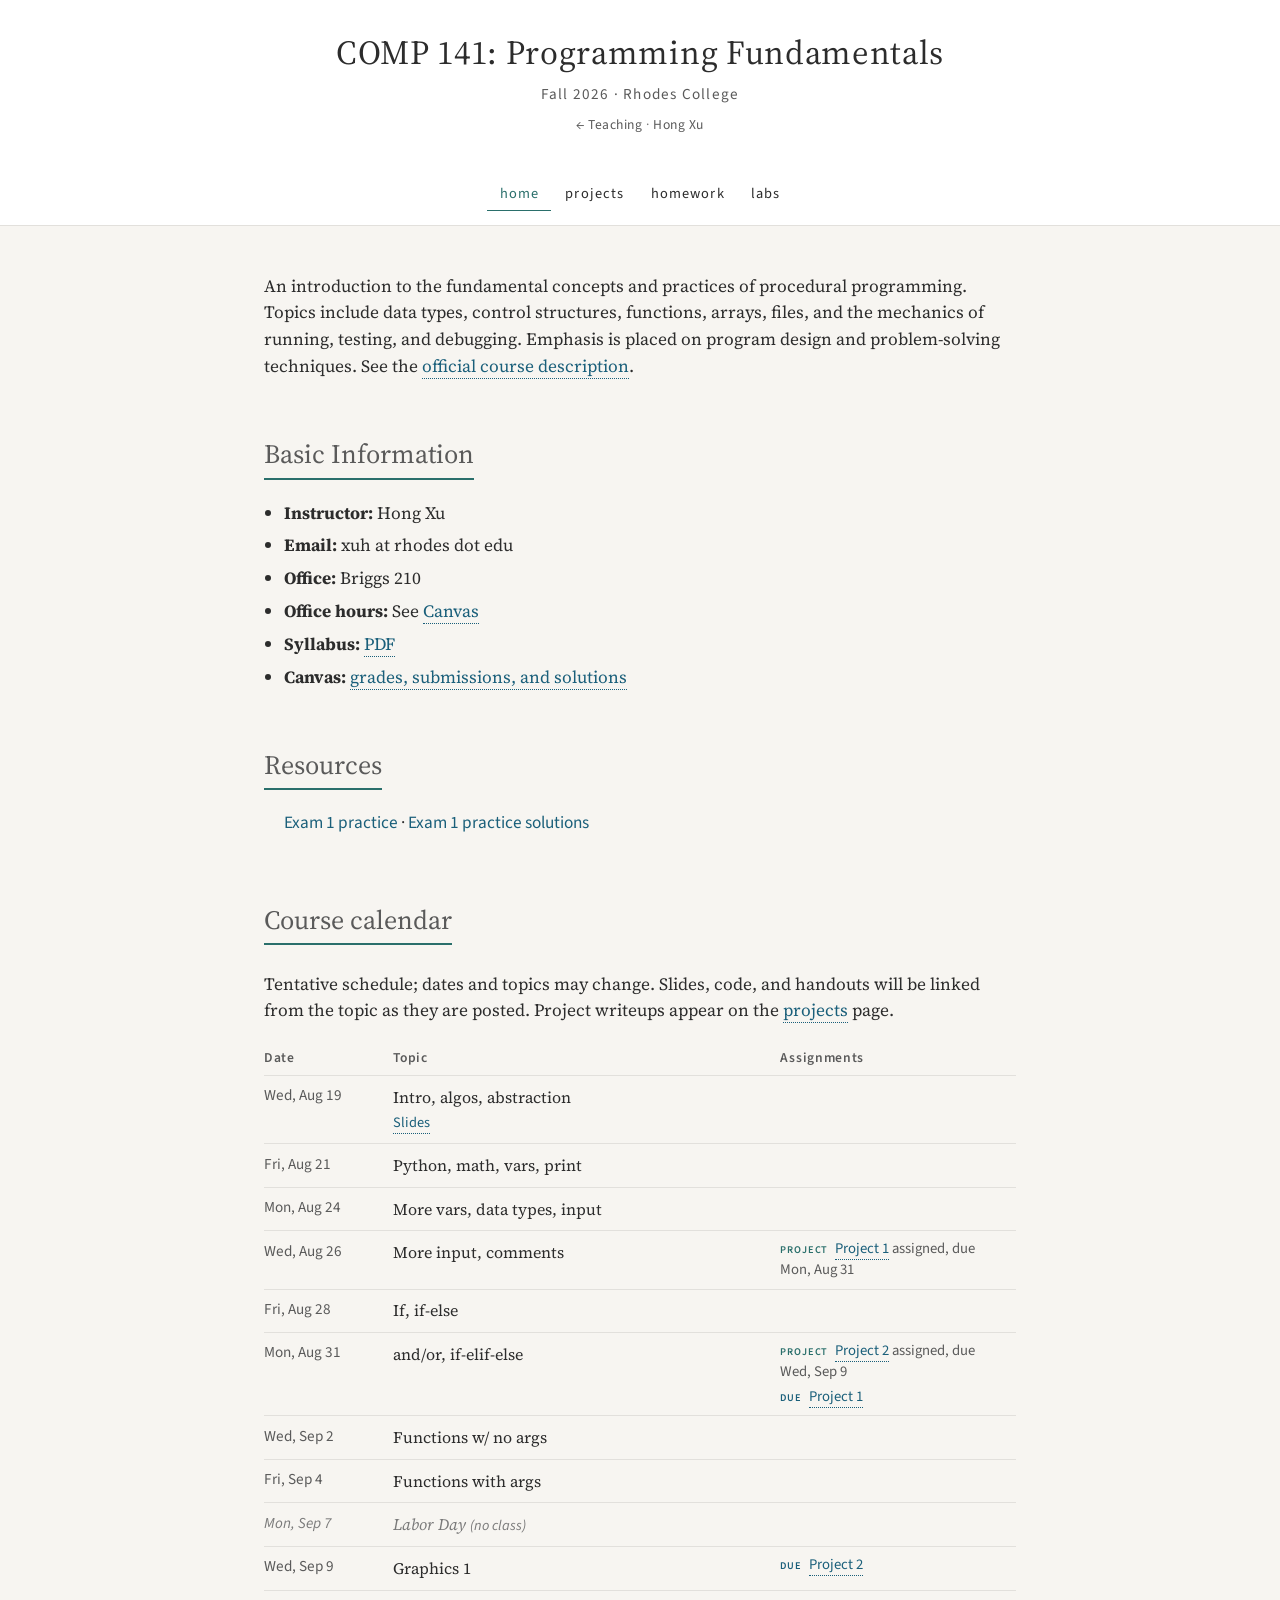
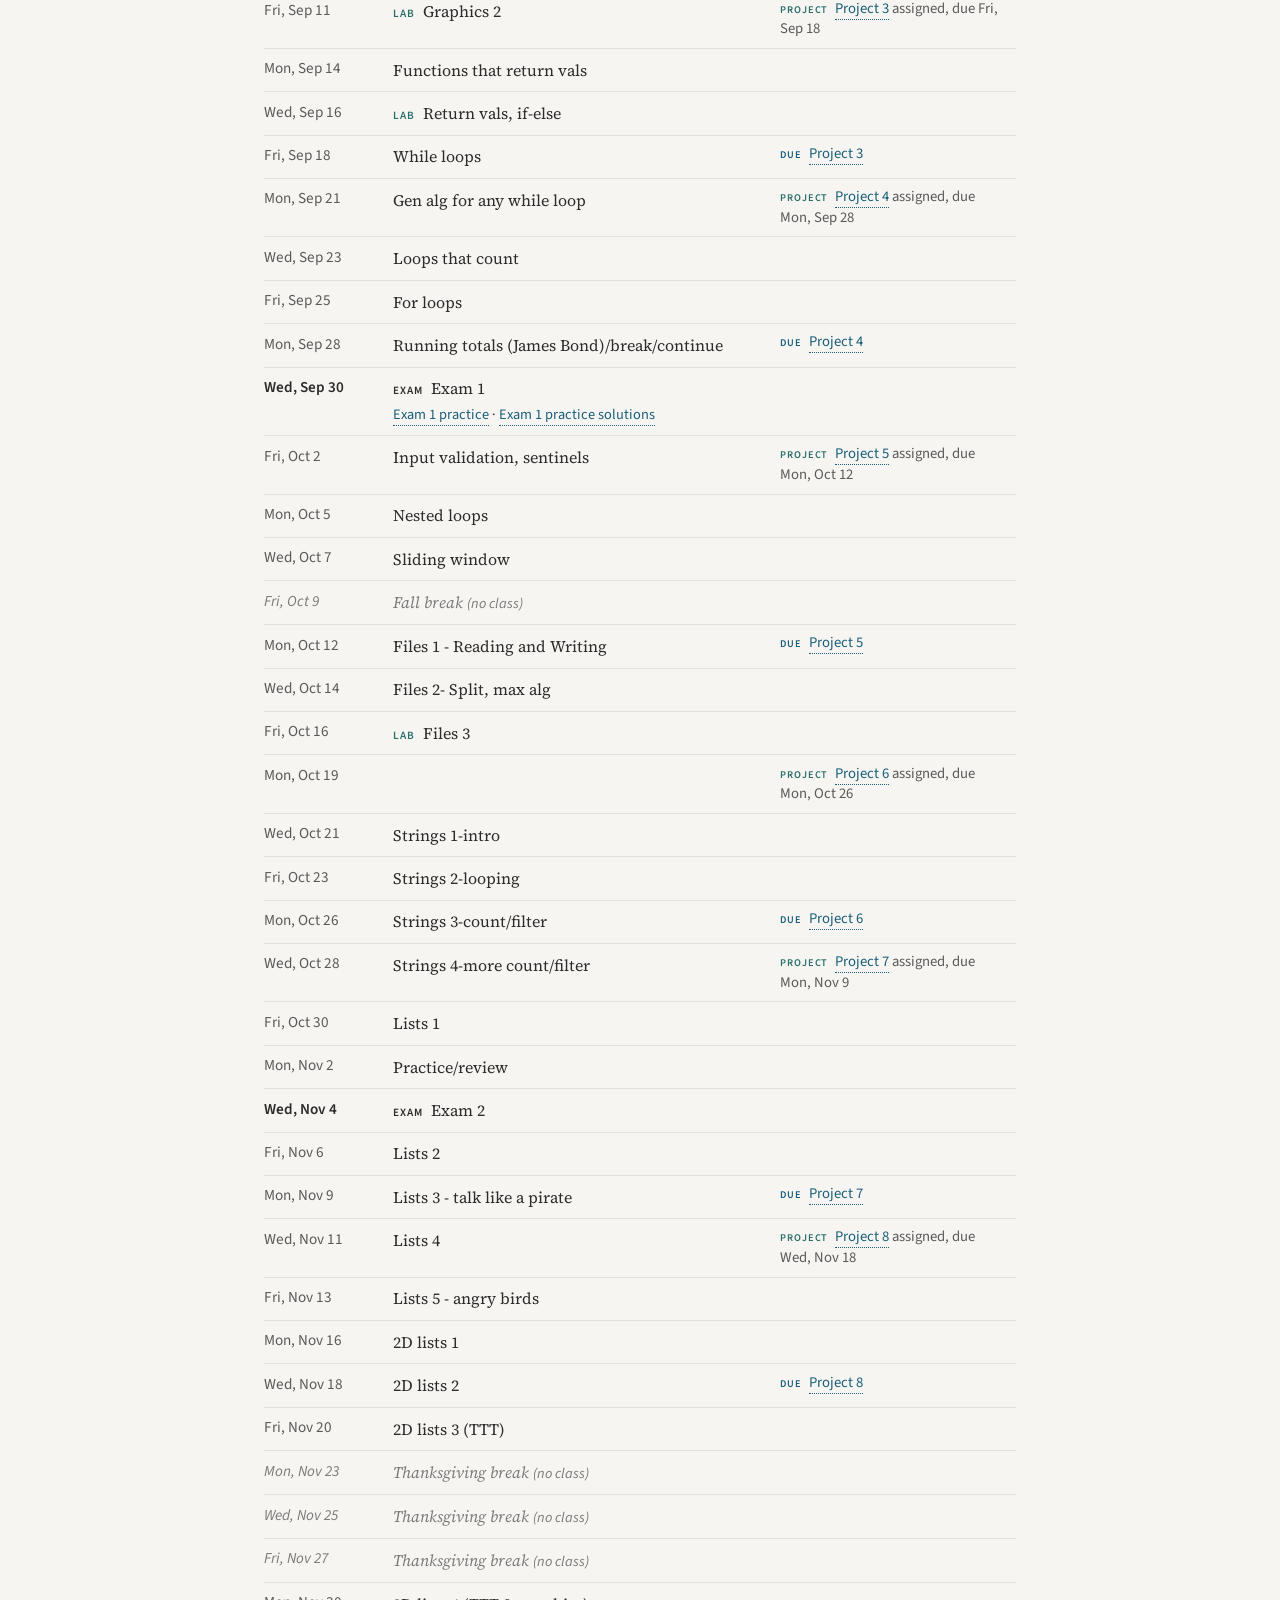
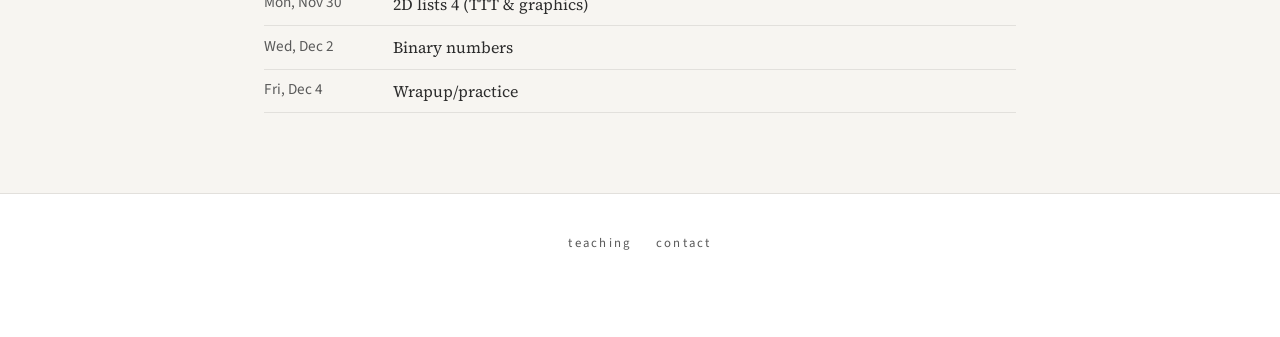
==== commit 16b0fdb2: "Correct the COMP 141 files order and move the lab to Oct 16. Co-authored-by: Cursor <cursoragent@cur" ====
--- a/courses/comp141-f26/index.html
+++ b/courses/comp141-f26/index.html
@@ -255,17 +255,17 @@
         </tr>
         <tr>
           <td class="date">Wed, Oct 14</td>
-          <td>Files 3 - reading</td>
-          <td class="assign"></td>
-        </tr>
-        <tr>
+          <td>Files 2- Split, max alg</td>
+          <td class="assign"></td>
+        </tr>
+        <tr class="cal-lab">
           <td class="date">Fri, Oct 16</td>
-          <td>Files 2 - Reading and Writing 2</td>
-          <td class="assign"></td>
-        </tr>
-        <tr class="cal-lab">
+          <td><span class="cal-label cal-label-lab">Lab</span> Files 3</td>
+          <td class="assign"></td>
+        </tr>
+        <tr>
           <td class="date">Mon, Oct 19</td>
-          <td><span class="cal-label cal-label-lab">Lab</span> Files 4</td>
+          <td></td>
           <td class="assign">
             <div class="assign-line">
               <span class="cal-label cal-label-project">Project</span>
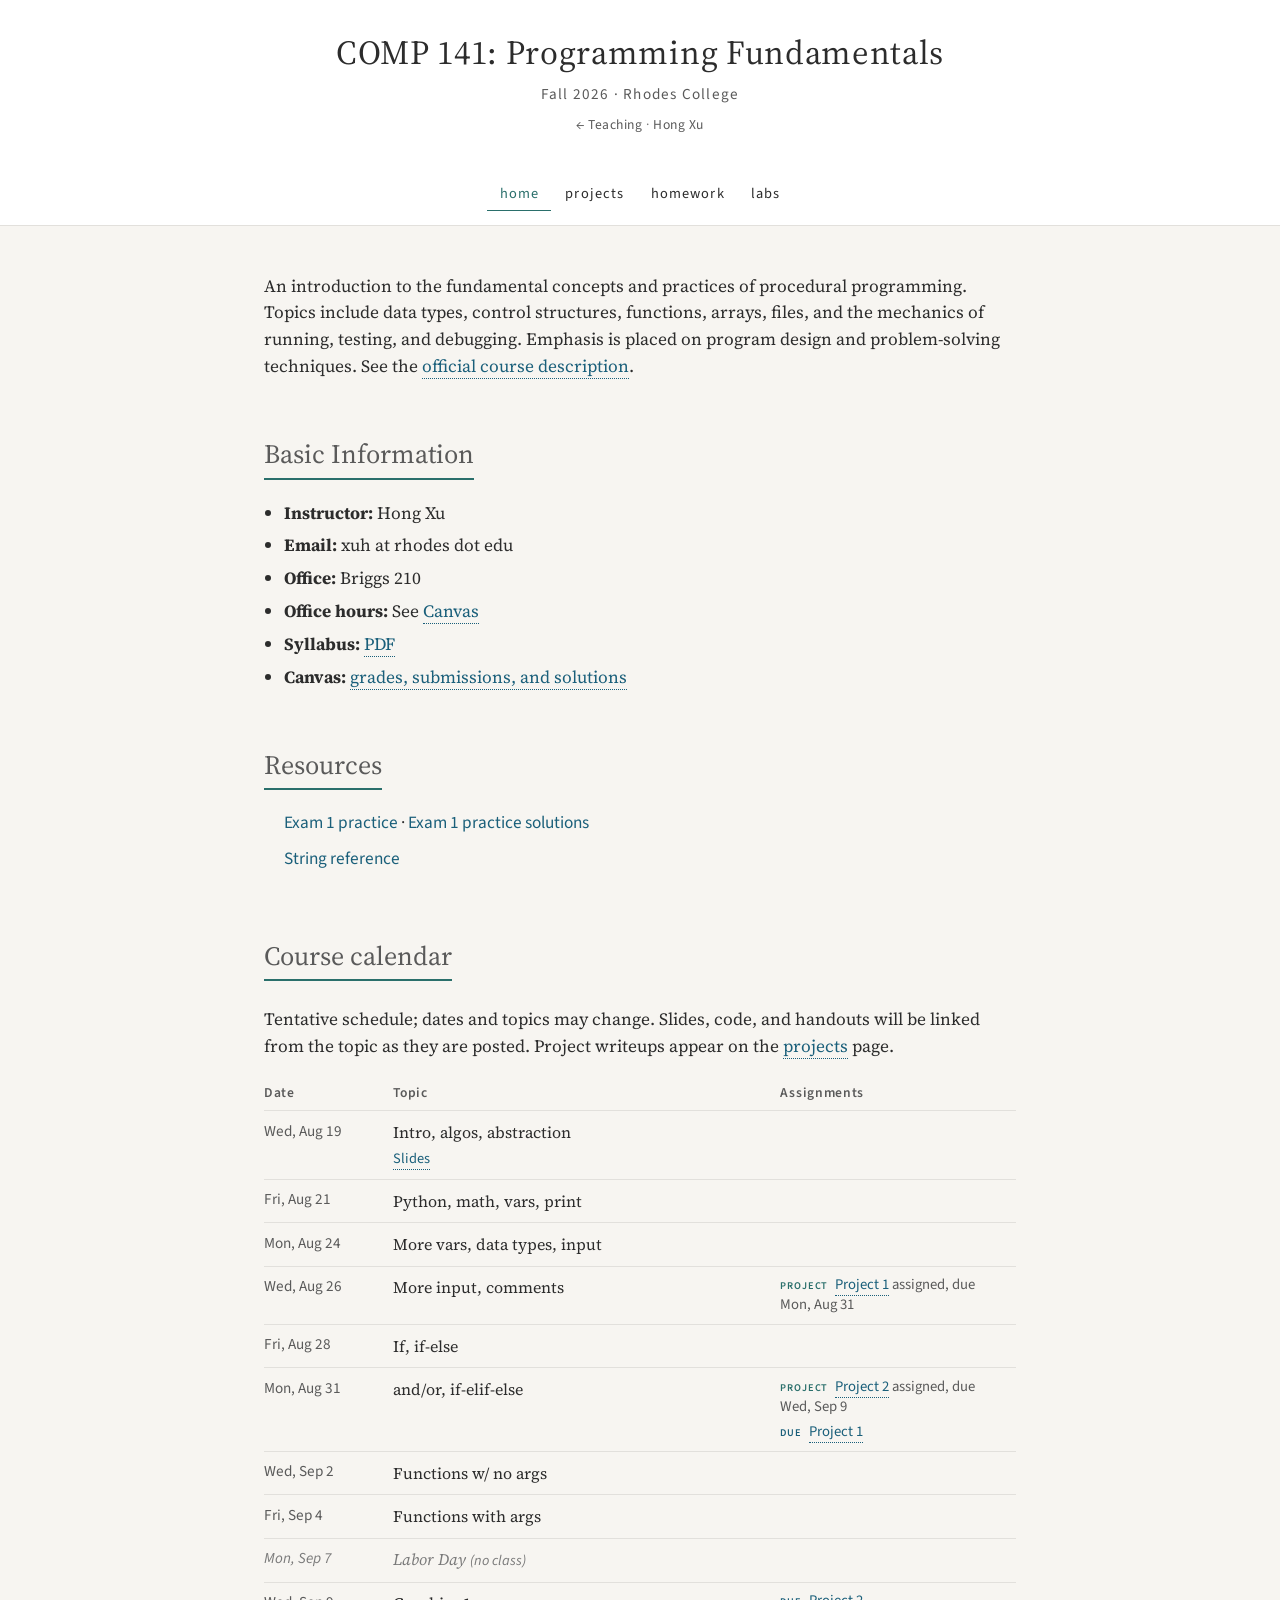
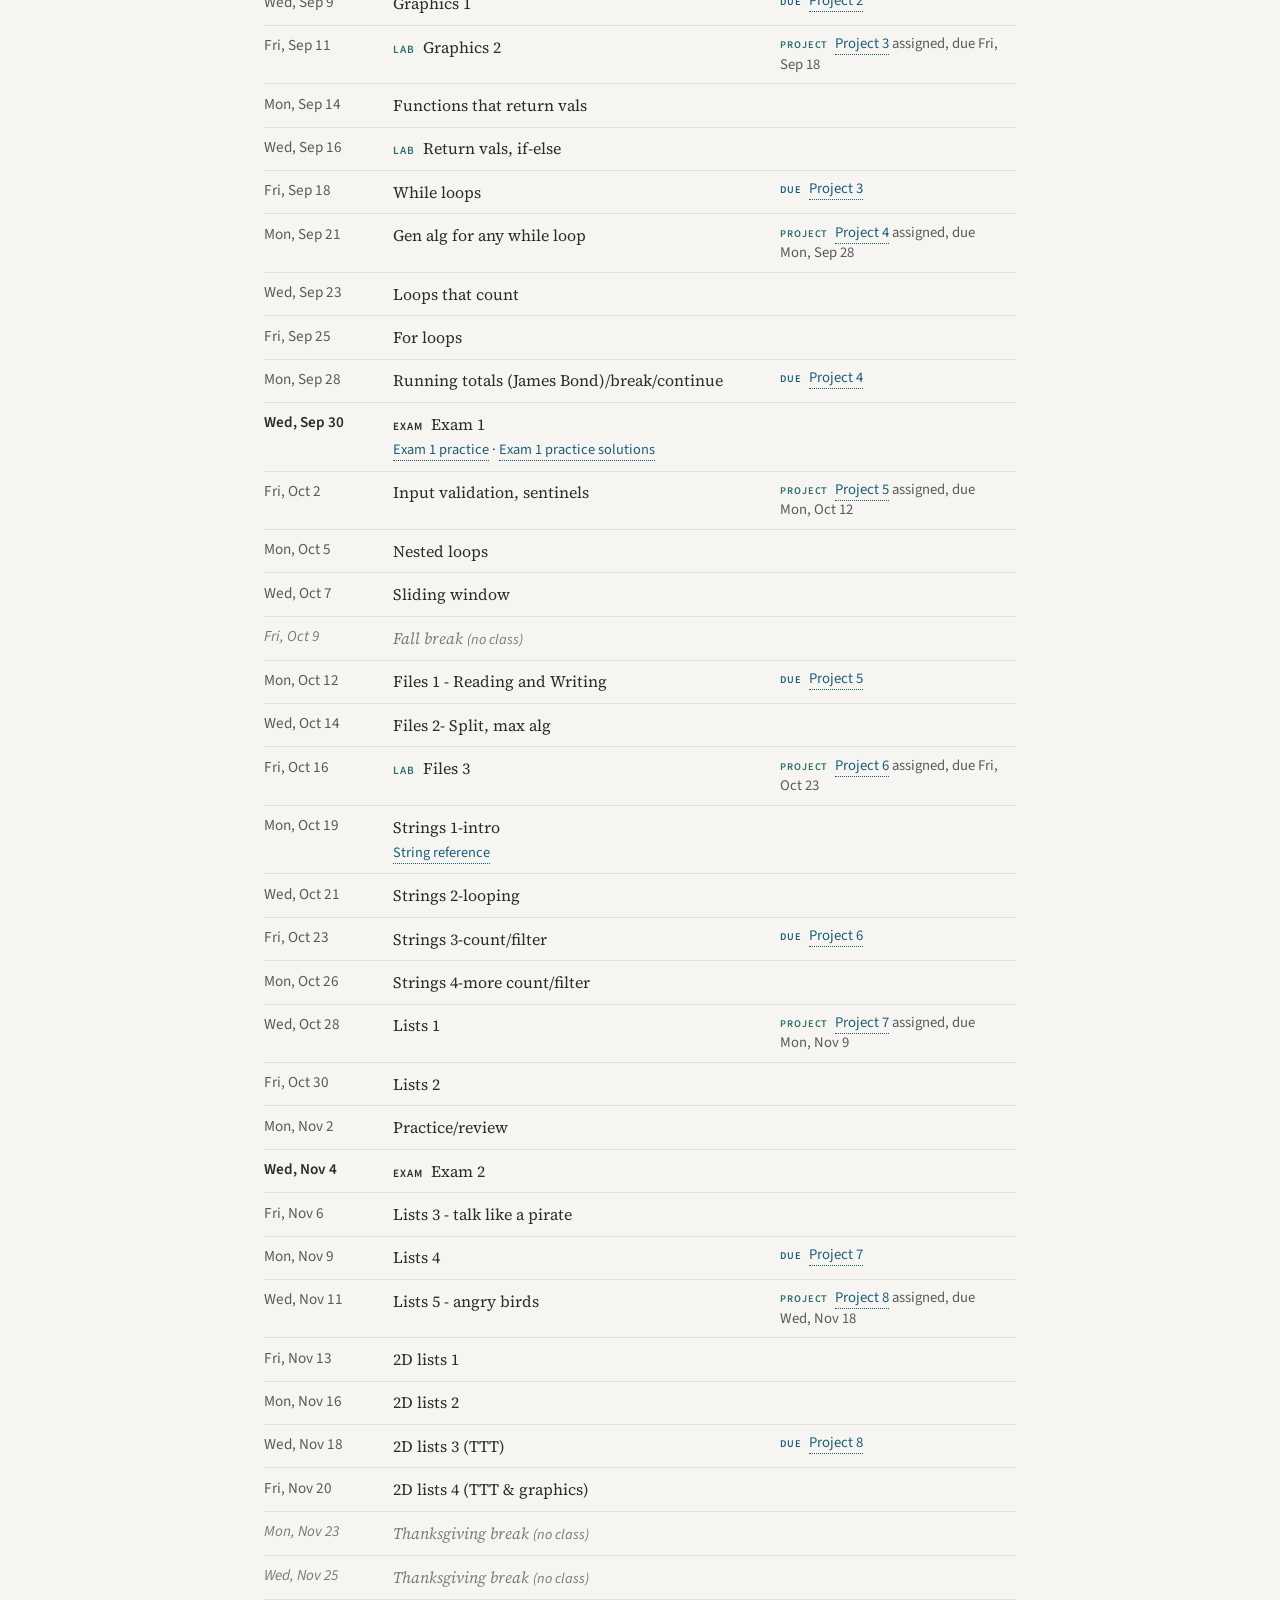
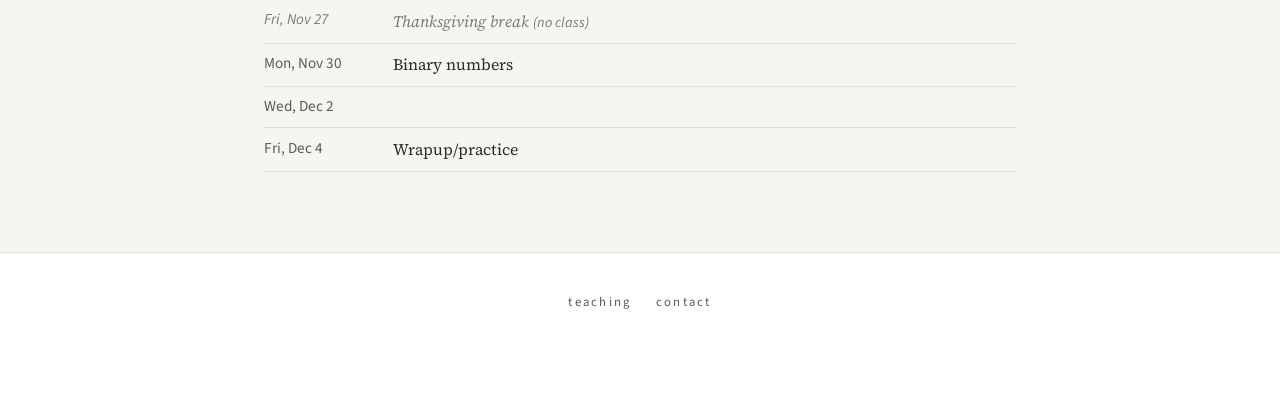
==== commit a2b2d636: "Added string-reference.pdf and fixed the schedule to better reflect our progress." ====
--- a/courses/comp141-f26/index.html
+++ b/courses/comp141-f26/index.html
@@ -57,6 +57,7 @@
         ·
         <a href="exams/exam1-practice-solutions.pdf">Exam 1 practice solutions</a>
       </li>
+      <li><a href="lectures/string-reference.pdf">String reference</a></li>
     </ul>
 
     <h2 id="calendar">Course calendar</h2>
@@ -261,41 +262,46 @@
         <tr class="cal-lab">
           <td class="date">Fri, Oct 16</td>
           <td><span class="cal-label cal-label-lab">Lab</span> Files 3</td>
-          <td class="assign"></td>
+          <td class="assign">
+            <div class="assign-line">
+              <span class="cal-label cal-label-project">Project</span>
+              <a href="projects/#p6">Project 6</a> assigned, due Fri, Oct 23
+            </div>
+          </td>
         </tr>
         <tr>
           <td class="date">Mon, Oct 19</td>
-          <td></td>
-          <td class="assign">
-            <div class="assign-line">
-              <span class="cal-label cal-label-project">Project</span>
-              <a href="projects/#p6">Project 6</a> assigned, due Mon, Oct 26
-            </div>
-          </td>
+          <td>
+            Strings 1-intro
+            <div class="materials">
+              <a href="lectures/string-reference.pdf">String reference</a>
+            </div>
+          </td>
+          <td class="assign"></td>
         </tr>
         <tr>
           <td class="date">Wed, Oct 21</td>
-          <td>Strings 1-intro</td>
+          <td>Strings 2-looping</td>
           <td class="assign"></td>
         </tr>
         <tr>
           <td class="date">Fri, Oct 23</td>
-          <td>Strings 2-looping</td>
-          <td class="assign"></td>
+          <td>Strings 3-count/filter</td>
+          <td class="assign">
+            <div class="assign-line">
+              <span class="cal-label cal-label-due">Due</span>
+              <a href="projects/#p6">Project 6</a>
+            </div>
+          </td>
         </tr>
         <tr>
           <td class="date">Mon, Oct 26</td>
-          <td>Strings 3-count/filter</td>
-          <td class="assign">
-            <div class="assign-line">
-              <span class="cal-label cal-label-due">Due</span>
-              <a href="projects/#p6">Project 6</a>
-            </div>
-          </td>
+          <td>Strings 4-more count/filter</td>
+          <td class="assign"></td>
         </tr>
         <tr>
           <td class="date">Wed, Oct 28</td>
-          <td>Strings 4-more count/filter</td>
+          <td>Lists 1</td>
           <td class="assign">
             <div class="assign-line">
               <span class="cal-label cal-label-project">Project</span>
@@ -305,7 +311,7 @@
         </tr>
         <tr>
           <td class="date">Fri, Oct 30</td>
-          <td>Lists 1</td>
+          <td>Lists 2</td>
           <td class="assign"></td>
         </tr>
         <tr>
@@ -320,12 +326,12 @@
         </tr>
         <tr>
           <td class="date">Fri, Nov 6</td>
-          <td>Lists 2</td>
+          <td>Lists 3 - talk like a pirate</td>
           <td class="assign"></td>
         </tr>
         <tr>
           <td class="date">Mon, Nov 9</td>
-          <td>Lists 3 - talk like a pirate</td>
+          <td>Lists 4</td>
           <td class="assign">
             <div class="assign-line">
               <span class="cal-label cal-label-due">Due</span>
@@ -335,7 +341,7 @@
         </tr>
         <tr>
           <td class="date">Wed, Nov 11</td>
-          <td>Lists 4</td>
+          <td>Lists 5 - angry birds</td>
           <td class="assign">
             <div class="assign-line">
               <span class="cal-label cal-label-project">Project</span>
@@ -345,17 +351,17 @@
         </tr>
         <tr>
           <td class="date">Fri, Nov 13</td>
-          <td>Lists 5 - angry birds</td>
+          <td>2D lists 1</td>
           <td class="assign"></td>
         </tr>
         <tr>
           <td class="date">Mon, Nov 16</td>
-          <td>2D lists 1</td>
+          <td>2D lists 2</td>
           <td class="assign"></td>
         </tr>
         <tr>
           <td class="date">Wed, Nov 18</td>
-          <td>2D lists 2</td>
+          <td>2D lists 3 (TTT)</td>
           <td class="assign">
             <div class="assign-line">
               <span class="cal-label cal-label-due">Due</span>
@@ -365,7 +371,7 @@
         </tr>
         <tr>
           <td class="date">Fri, Nov 20</td>
-          <td>2D lists 3 (TTT)</td>
+          <td>2D lists 4 (TTT &amp; graphics)</td>
           <td class="assign"></td>
         </tr>
         <tr class="cal-break">
@@ -385,12 +391,12 @@
         </tr>
         <tr>
           <td class="date">Mon, Nov 30</td>
-          <td>2D lists 4 (TTT &amp; graphics)</td>
+          <td>Binary numbers</td>
           <td class="assign"></td>
         </tr>
         <tr>
           <td class="date">Wed, Dec 2</td>
-          <td>Binary numbers</td>
+          <td></td>
           <td class="assign"></td>
         </tr>
         <tr>
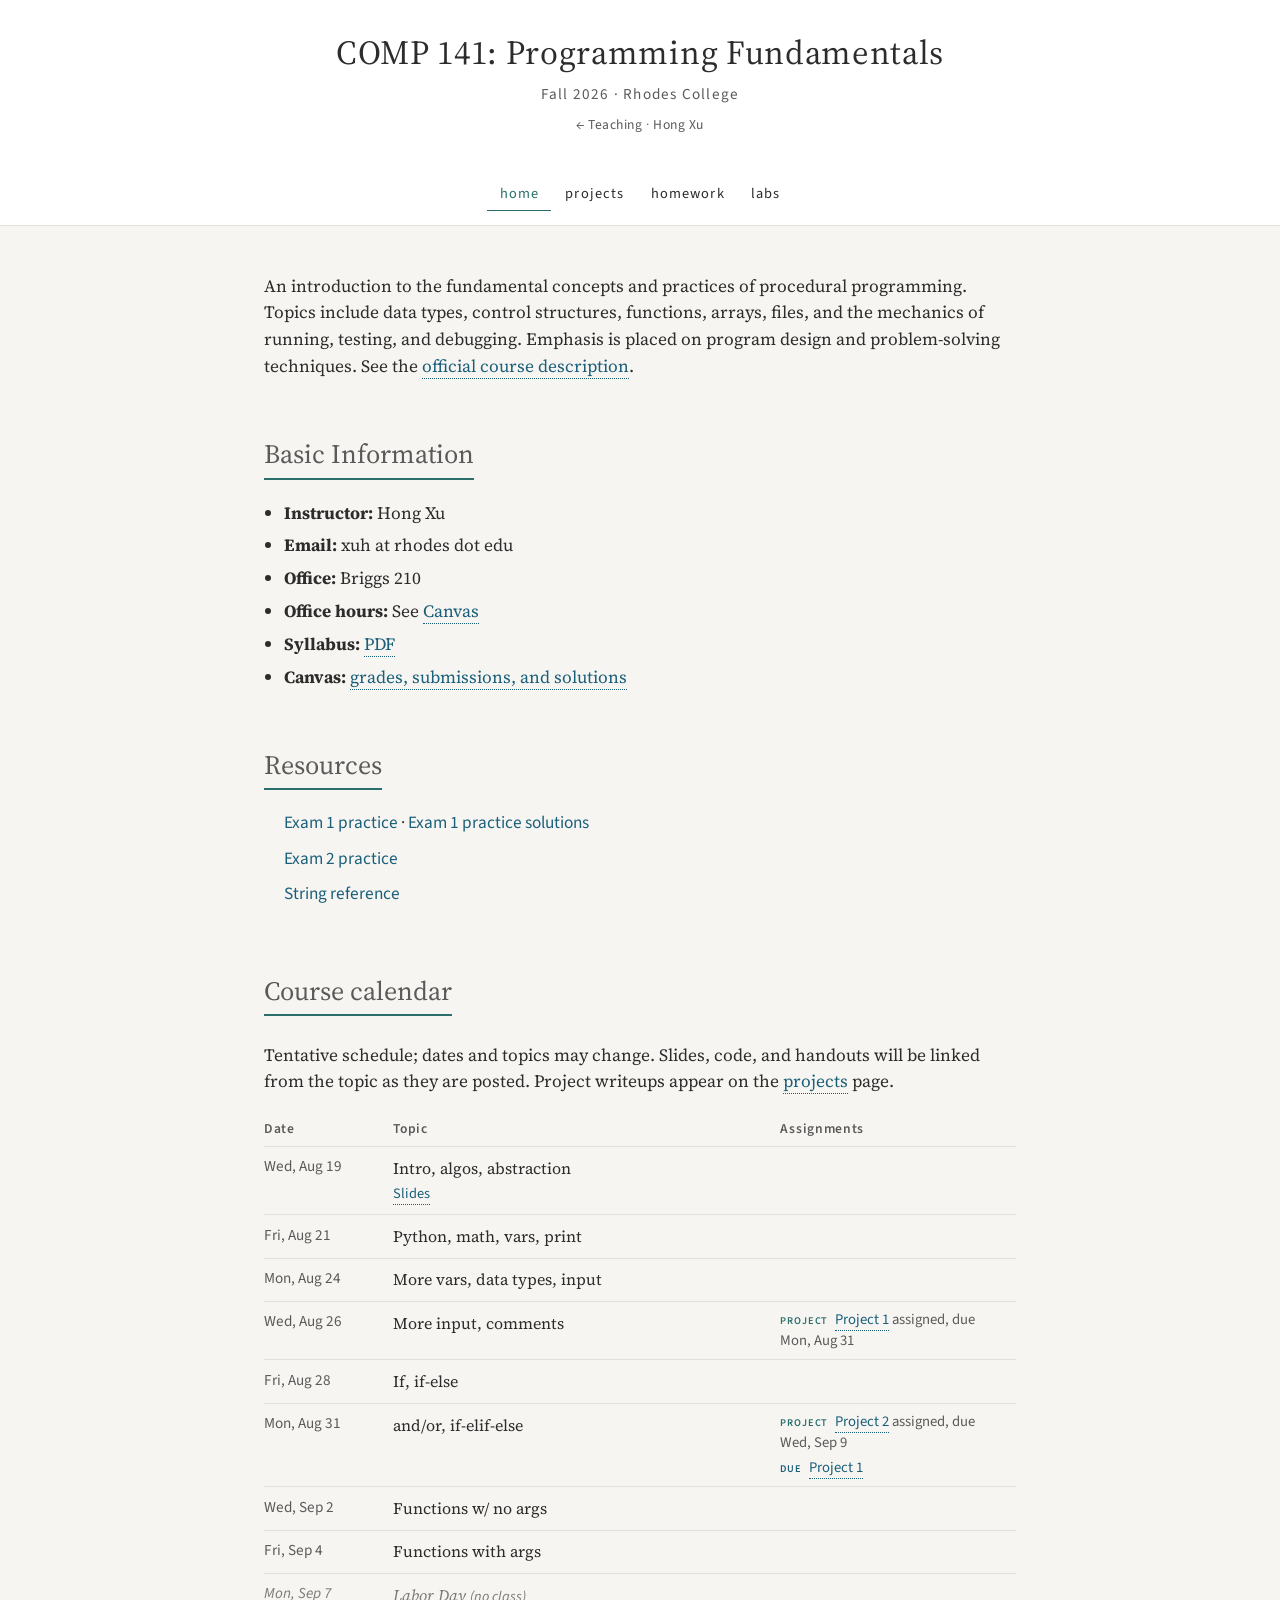
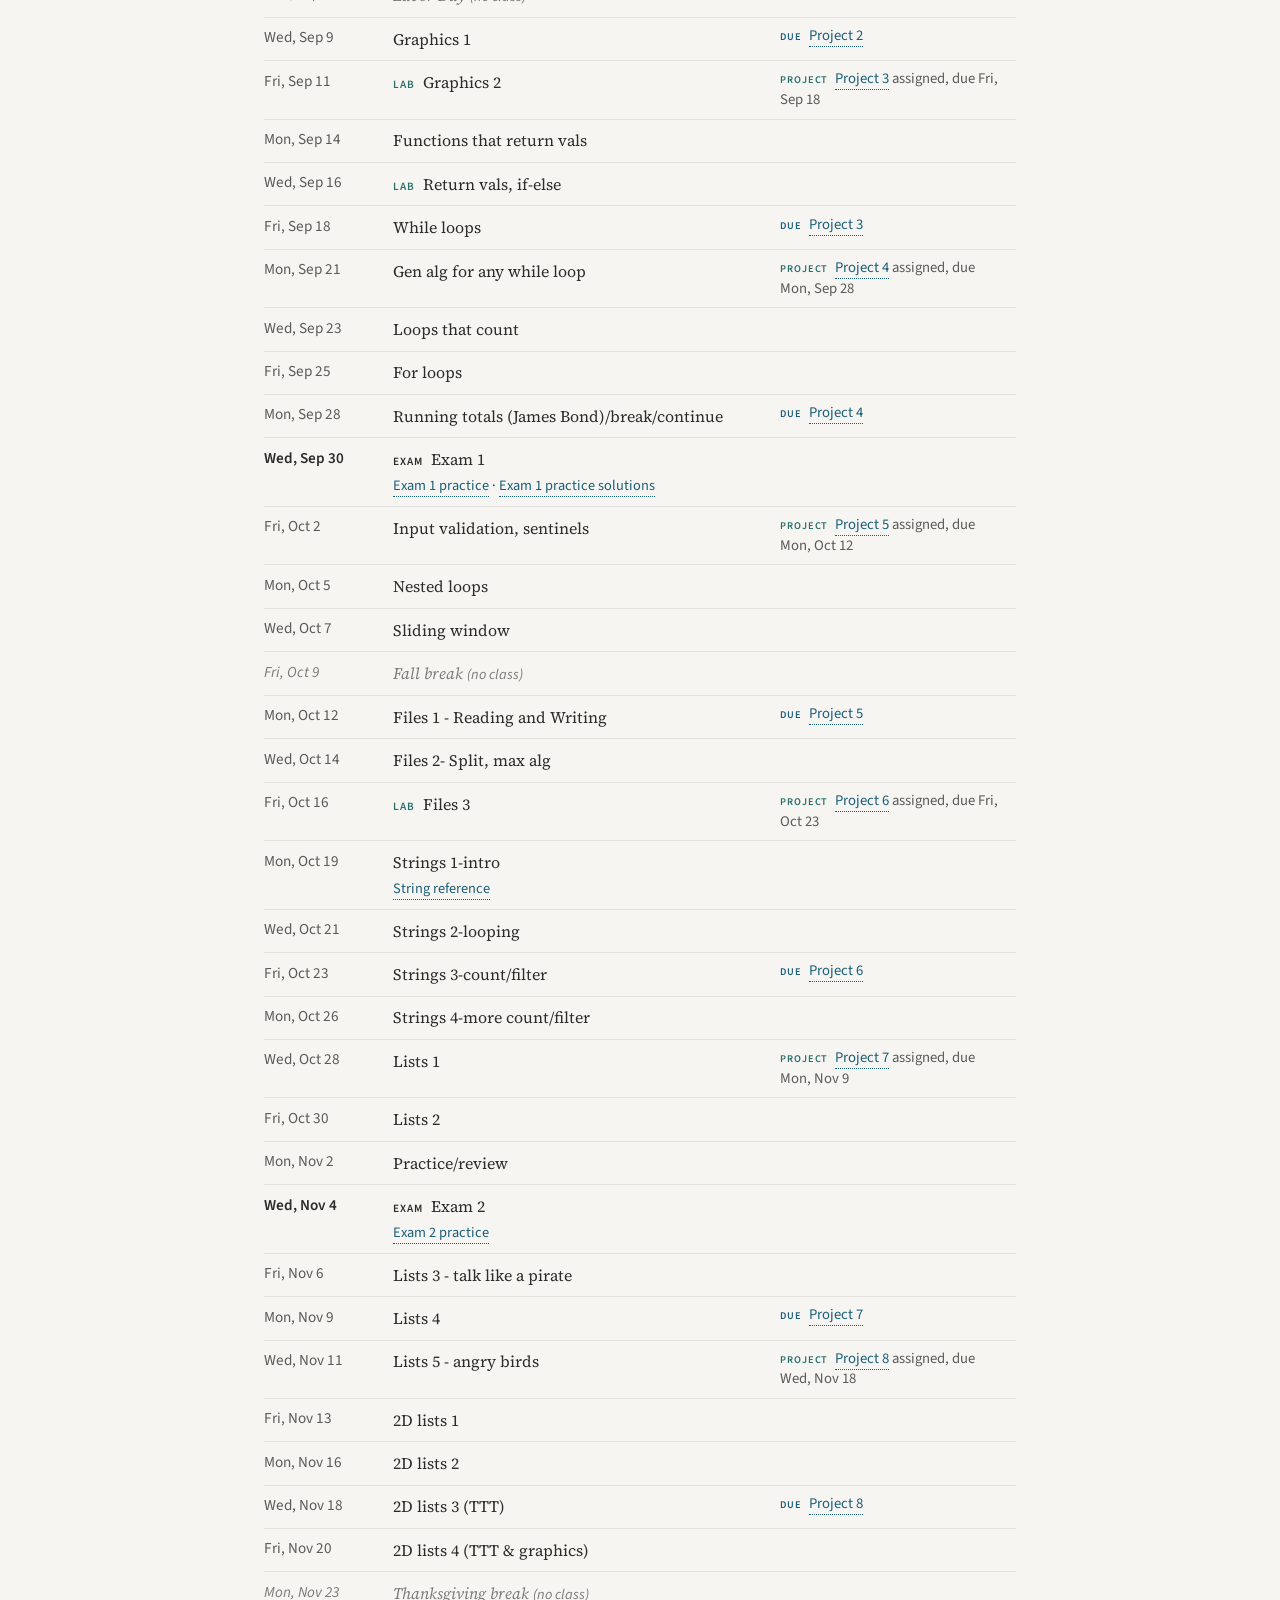
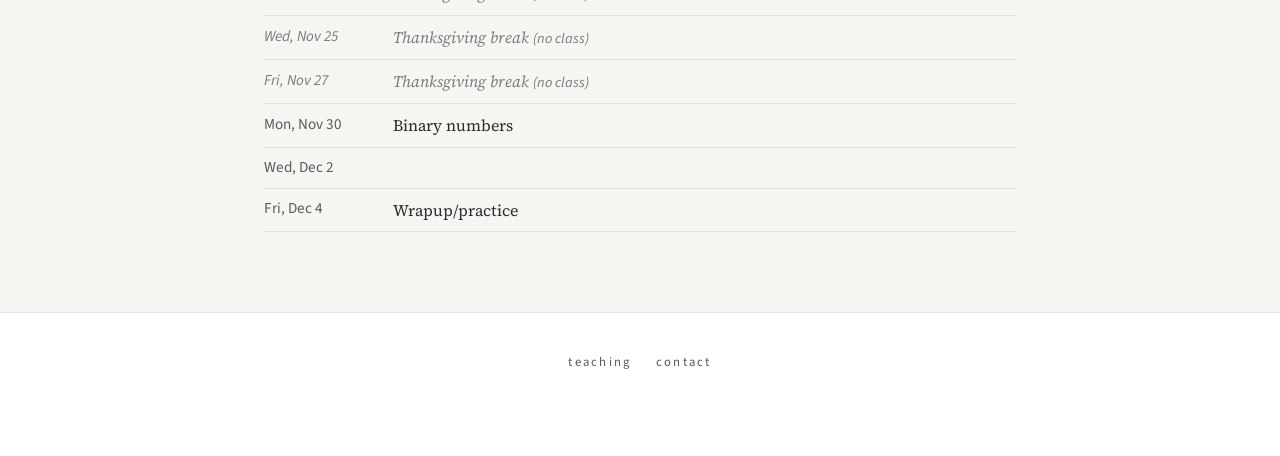
==== commit 82aa2730: "Publish the COMP 141 Exam 2 practice guide on the course page. Co-authored-by: Cursor <cursoragent@c" ====
--- a/courses/comp141-f26/index.html
+++ b/courses/comp141-f26/index.html
@@ -57,6 +57,9 @@
         ·
         <a href="exams/exam1-practice-solutions.pdf">Exam 1 practice solutions</a>
       </li>
+      <li>
+        <a href="exams/exam2-practice.pdf">Exam 2 practice</a>
+      </li>
       <li><a href="lectures/string-reference.pdf">String reference</a></li>
     </ul>
 
@@ -321,7 +324,12 @@
         </tr>
         <tr class="cal-exam">
           <td class="date">Wed, Nov 4</td>
-          <td><span class="cal-label cal-label-exam">Exam</span> Exam 2</td>
+          <td>
+            <span class="cal-label cal-label-exam">Exam</span> Exam 2
+            <div class="materials">
+              <a href="exams/exam2-practice.pdf">Exam 2 practice</a>
+            </div>
+          </td>
           <td class="assign"></td>
         </tr>
         <tr>
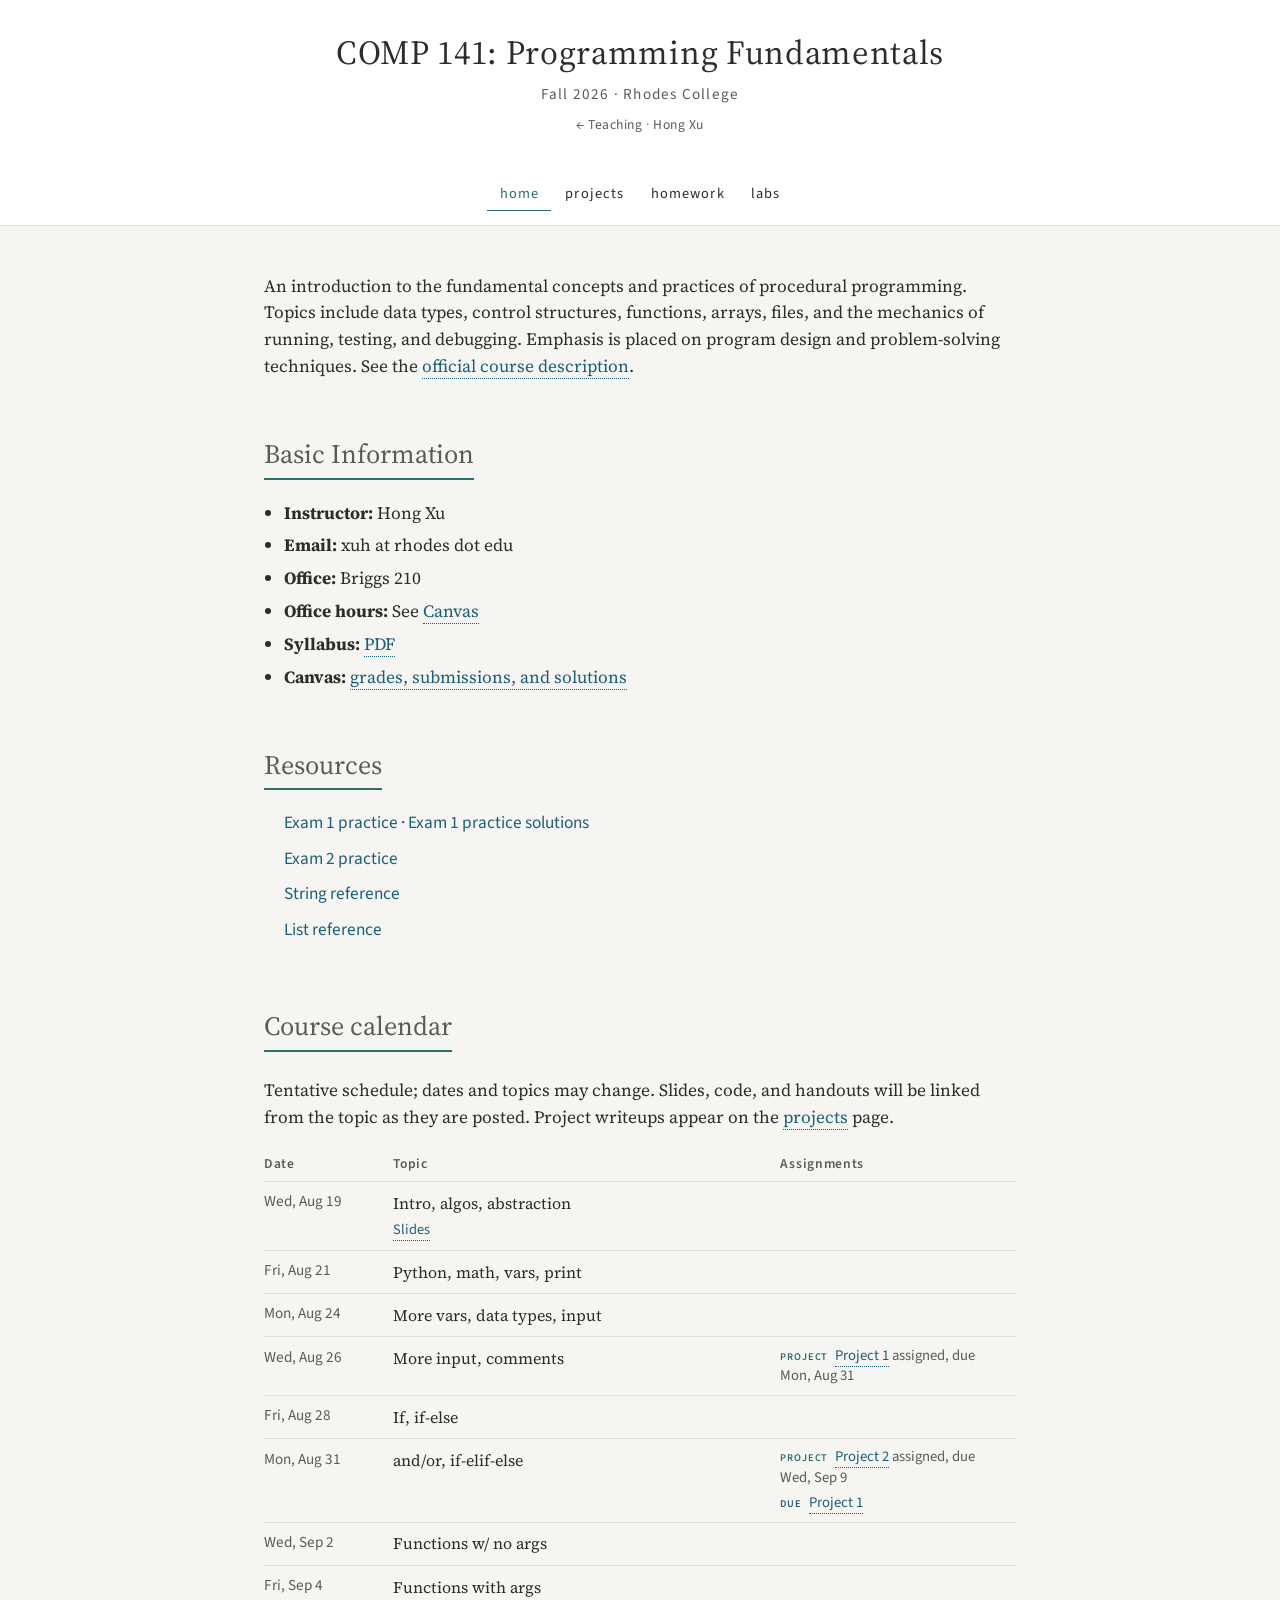
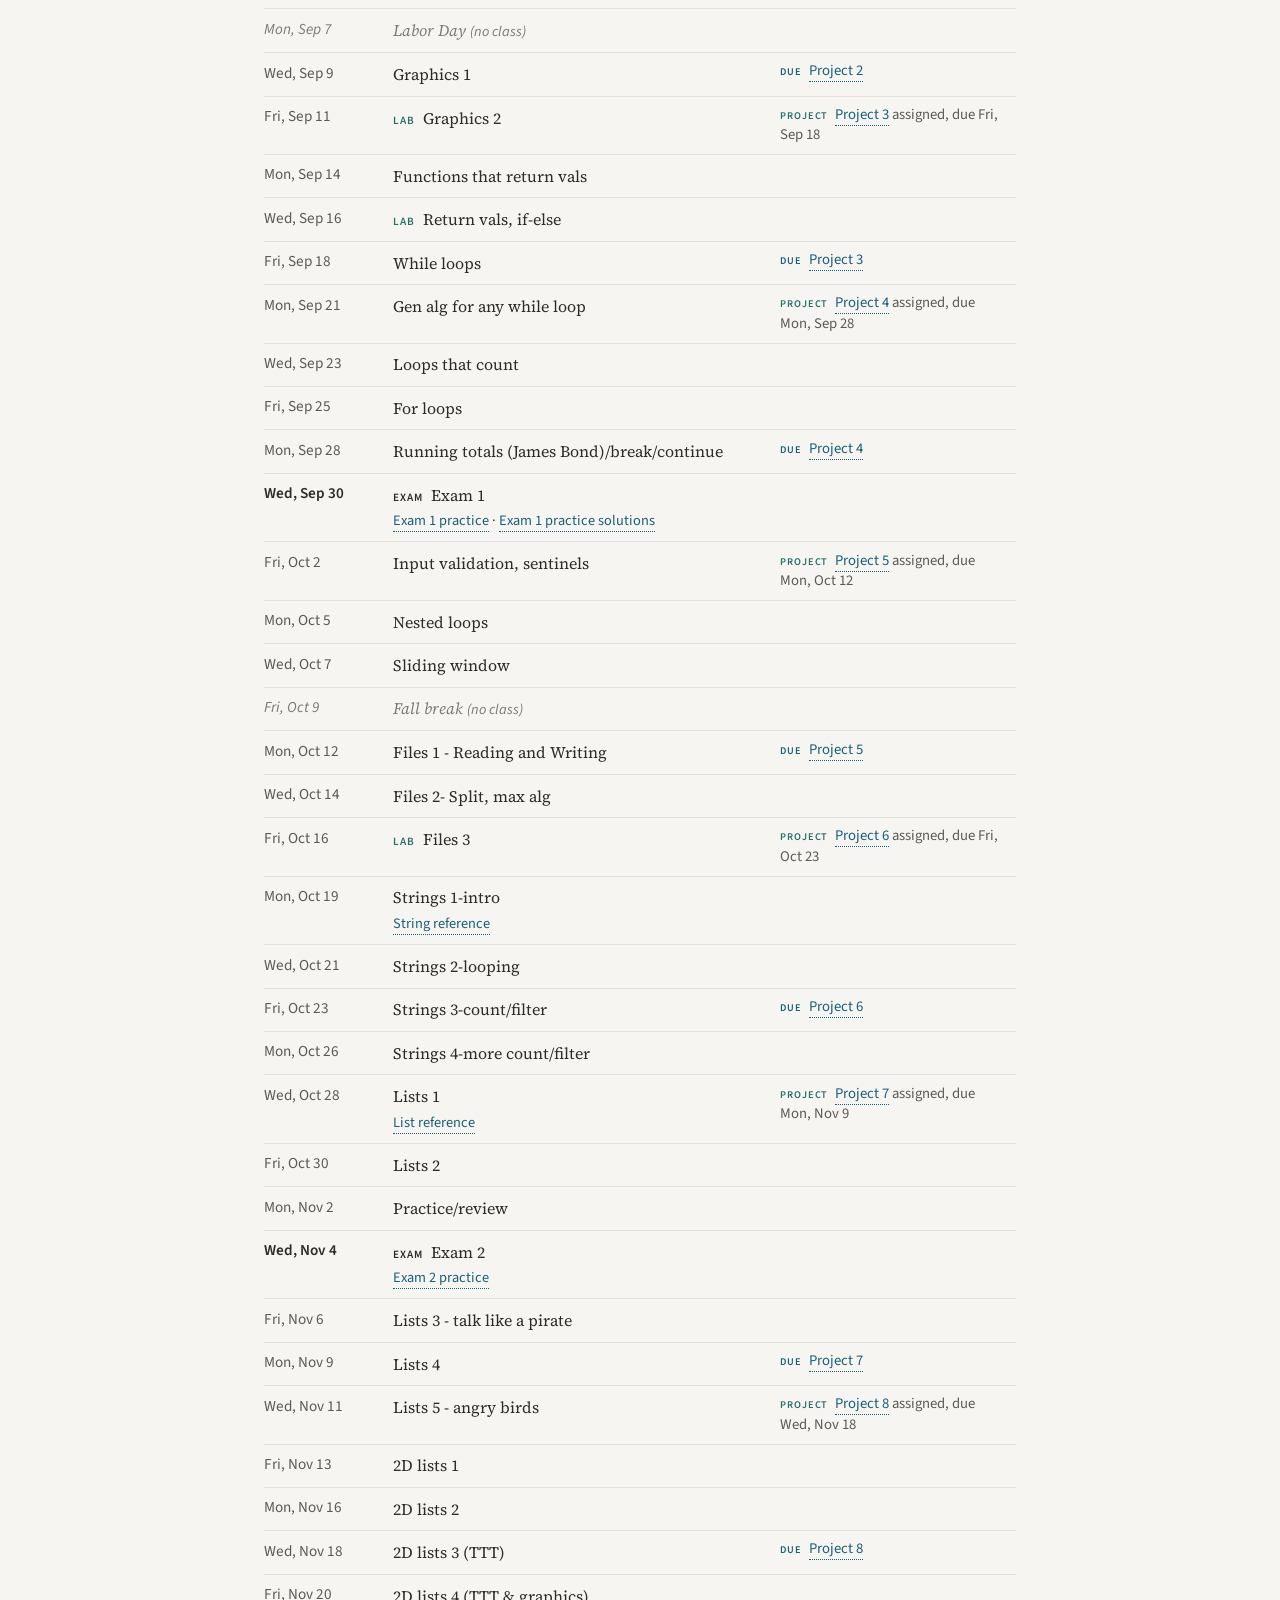
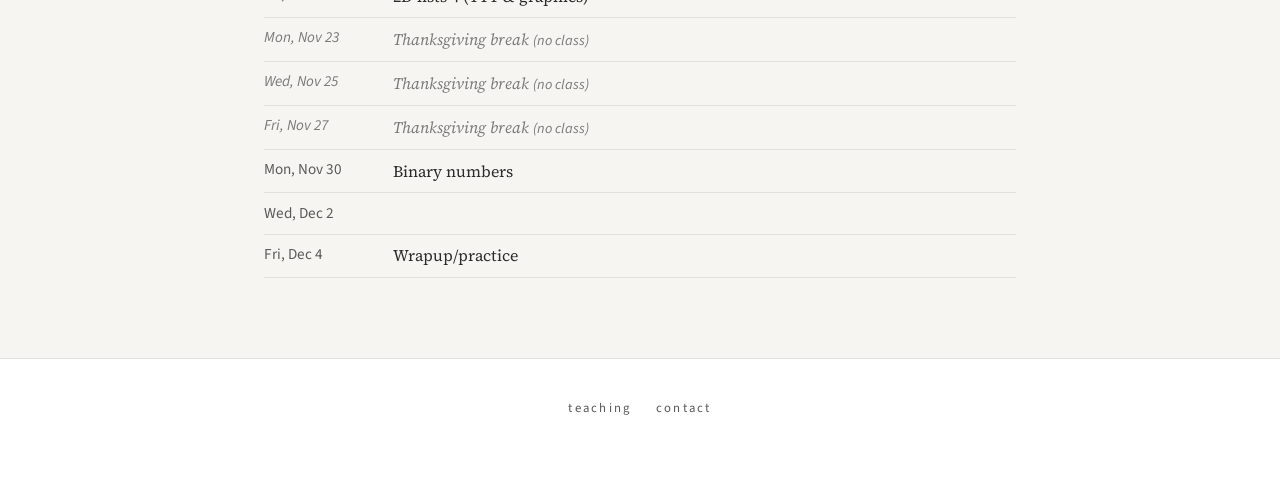
==== commit a0f7556f: "Add the COMP 141 list reference to Resources and the Lists 1 day. Co-authored-by: Cursor <cursoragen" ====
--- a/courses/comp141-f26/index.html
+++ b/courses/comp141-f26/index.html
@@ -61,6 +61,7 @@
         <a href="exams/exam2-practice.pdf">Exam 2 practice</a>
       </li>
       <li><a href="lectures/string-reference.pdf">String reference</a></li>
+      <li><a href="lectures/list-reference.pdf">List reference</a></li>
     </ul>
 
     <h2 id="calendar">Course calendar</h2>
@@ -304,7 +305,12 @@
         </tr>
         <tr>
           <td class="date">Wed, Oct 28</td>
-          <td>Lists 1</td>
+          <td>
+            Lists 1
+            <div class="materials">
+              <a href="lectures/list-reference.pdf">List reference</a>
+            </div>
+          </td>
           <td class="assign">
             <div class="assign-line">
               <span class="cal-label cal-label-project">Project</span>
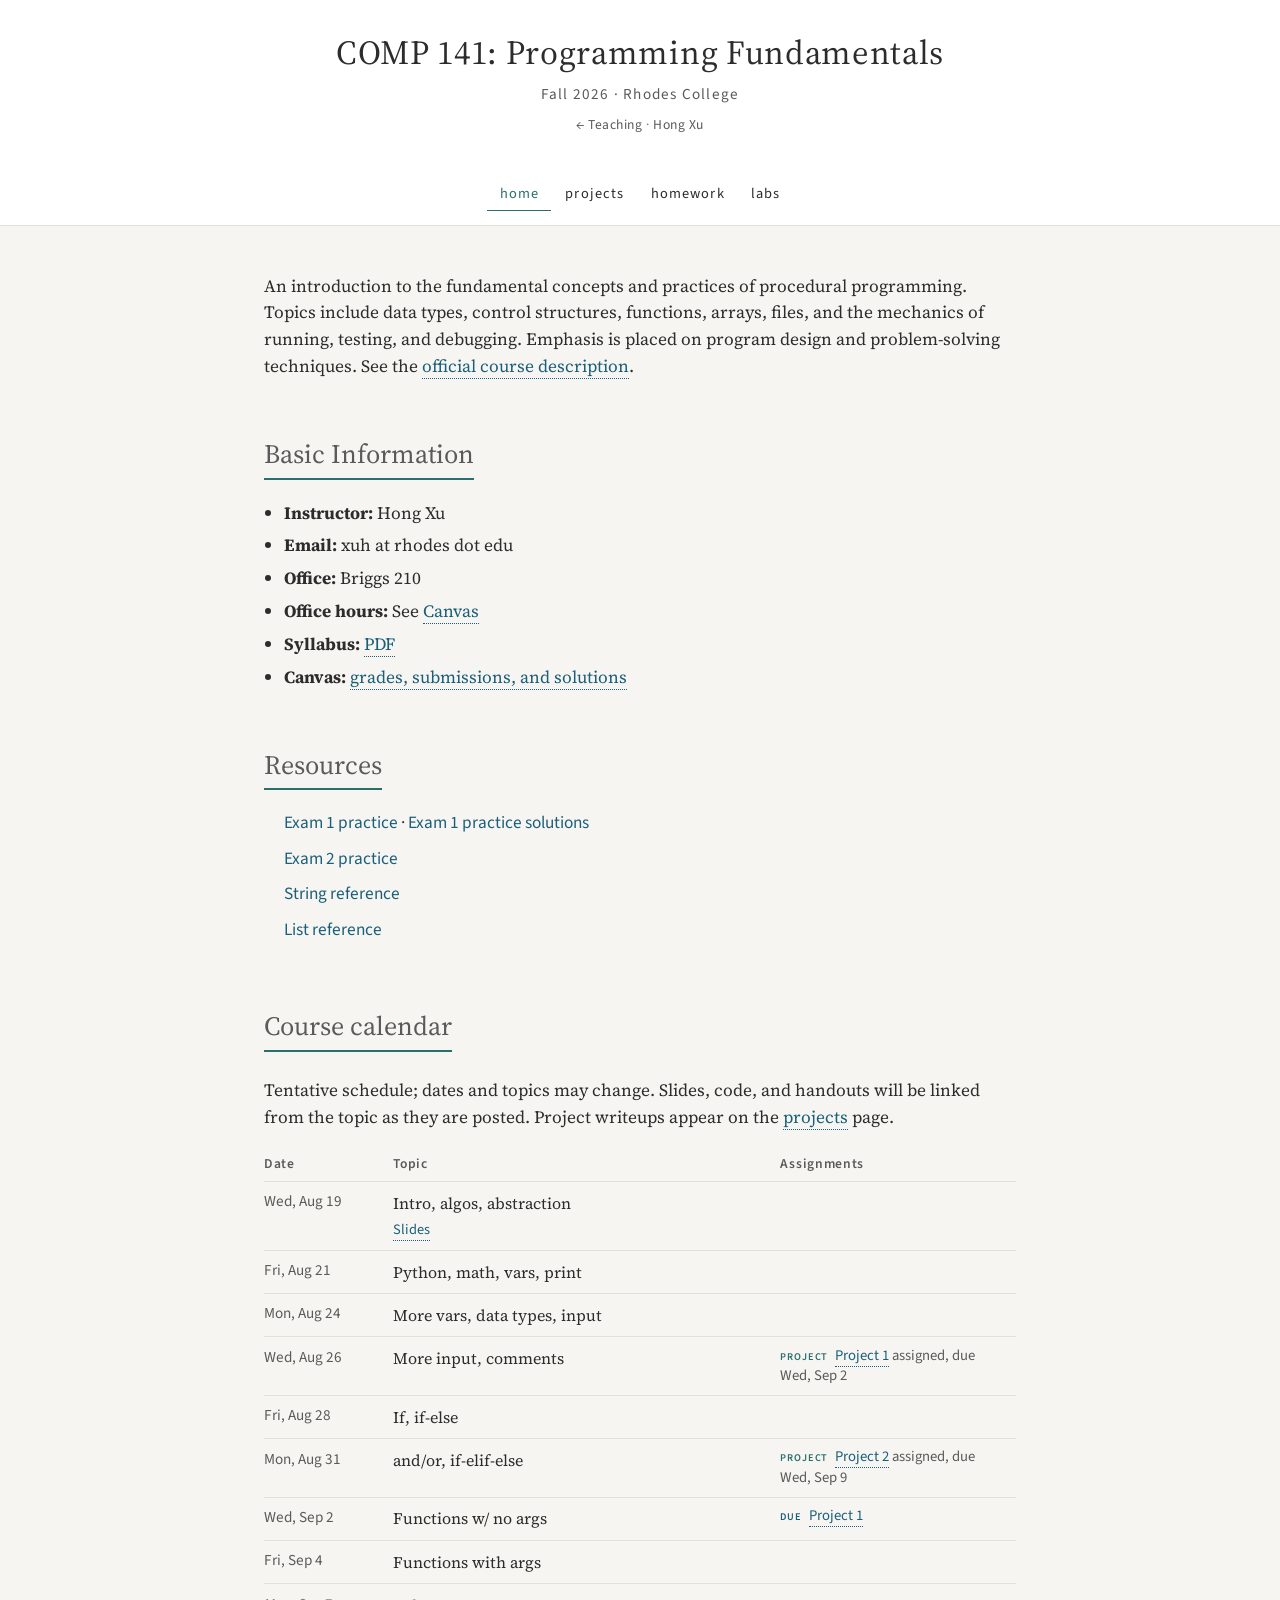
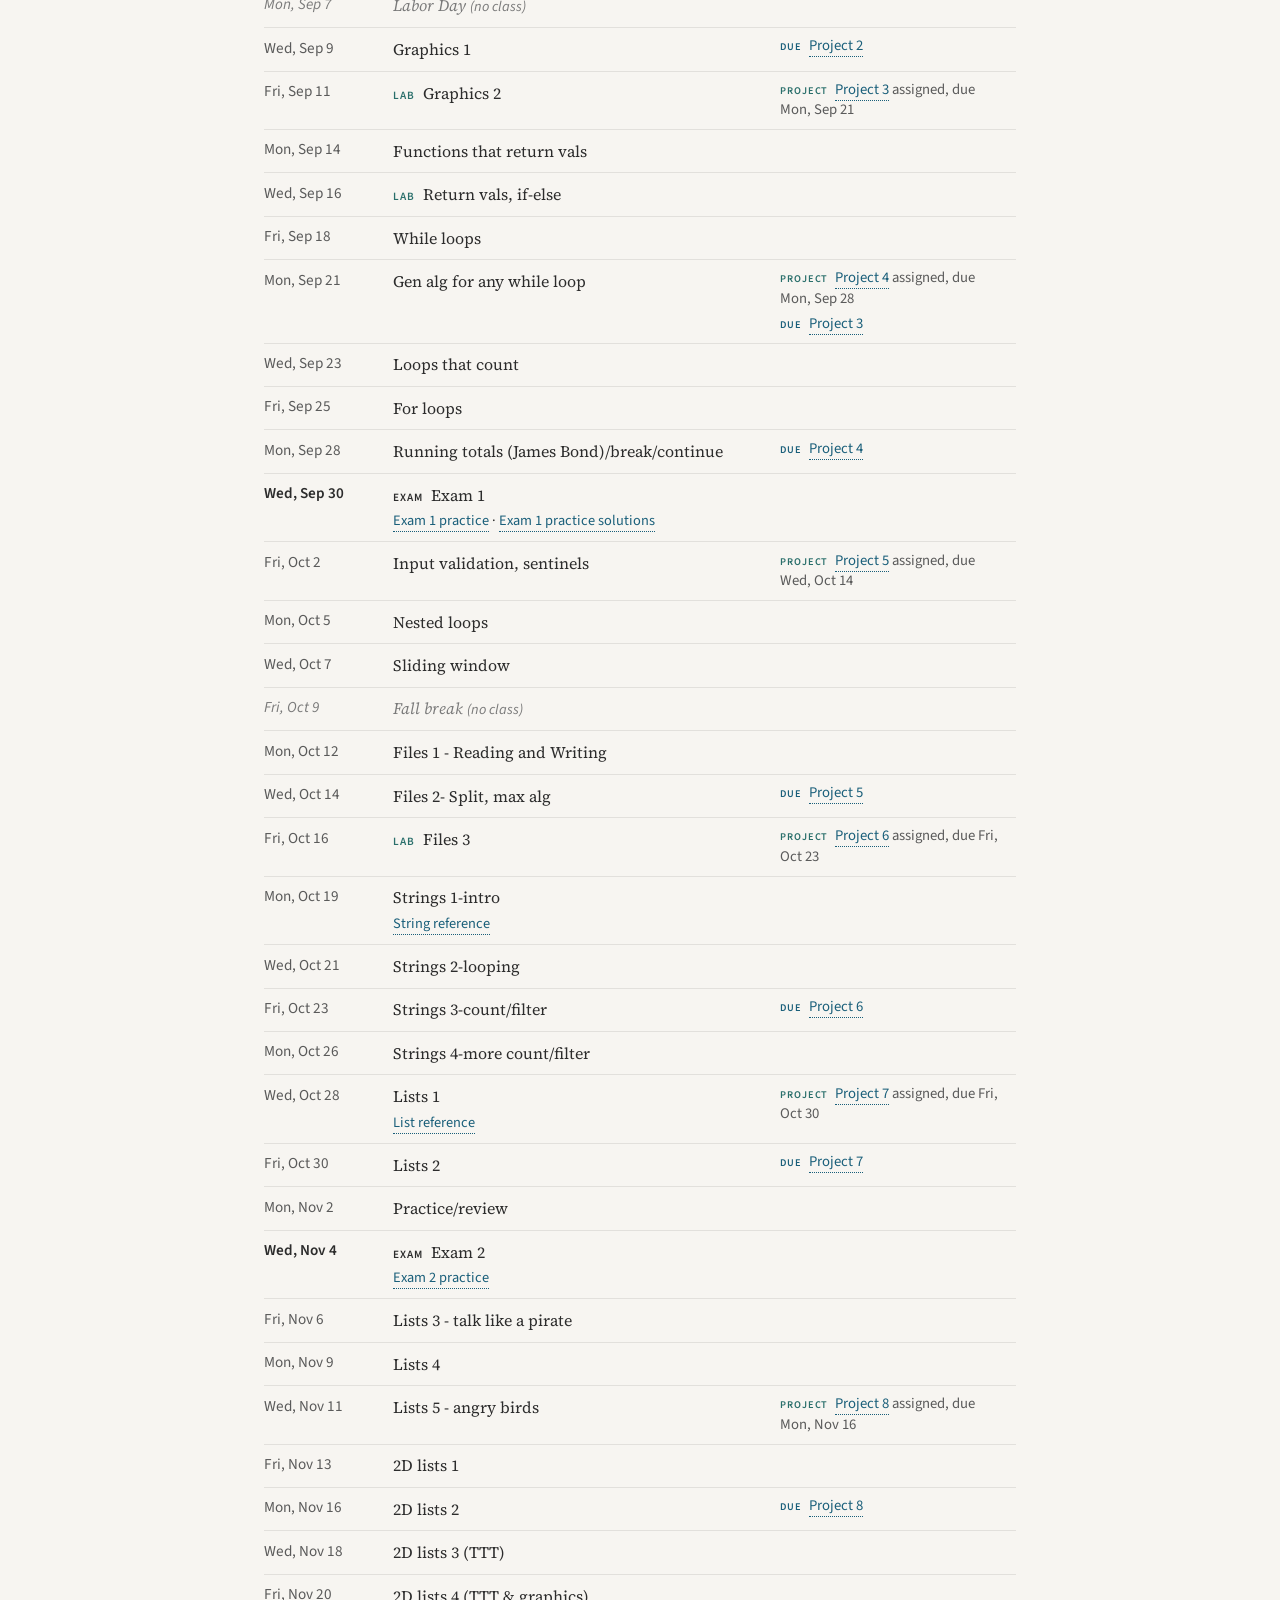
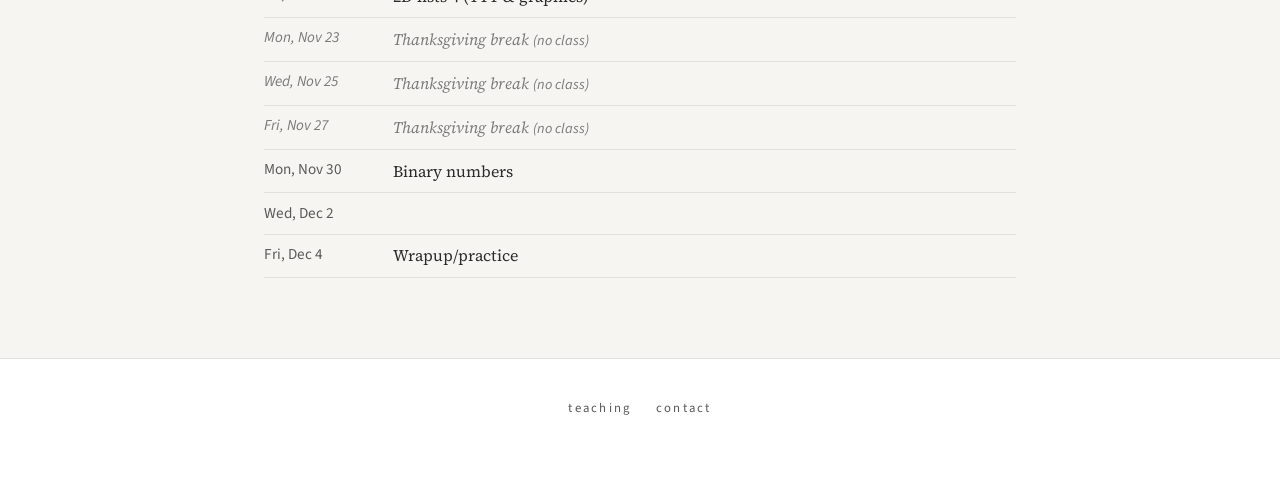
==== commit 11bbc9c3: "Align COMP 141 project due dates with Canvas. Co-authored-by: Cursor <cursoragent@cursor.com>" ====
--- a/courses/comp141-f26/index.html
+++ b/courses/comp141-f26/index.html
@@ -103,7 +103,7 @@
           <td class="assign">
             <div class="assign-line">
               <span class="cal-label cal-label-project">Project</span>
-              <a href="projects/#p1">Project 1</a> assigned, due Mon, Aug 31
+              <a href="projects/#p1">Project 1</a> assigned, due Wed, Sep 2
             </div>
           </td>
         </tr>
@@ -120,16 +120,17 @@
               <span class="cal-label cal-label-project">Project</span>
               <a href="projects/#p2">Project 2</a> assigned, due Wed, Sep 9
             </div>
-            <div class="assign-line">
-              <span class="cal-label cal-label-due">Due</span>
-              <a href="projects/#p1">Project 1</a>
-            </div>
           </td>
         </tr>
         <tr>
           <td class="date">Wed, Sep 2</td>
           <td>Functions w/ no args</td>
-          <td class="assign"></td>
+          <td class="assign">
+            <div class="assign-line">
+              <span class="cal-label cal-label-due">Due</span>
+              <a href="projects/#p1">Project 1</a>
+            </div>
+          </td>
         </tr>
         <tr>
           <td class="date">Fri, Sep 4</td>
@@ -157,7 +158,7 @@
           <td class="assign">
             <div class="assign-line">
               <span class="cal-label cal-label-project">Project</span>
-              <a href="projects/#p3">Project 3</a> assigned, due Fri, Sep 18
+              <a href="projects/#p3">Project 3</a> assigned, due Mon, Sep 21
             </div>
           </td>
         </tr>
@@ -174,12 +175,7 @@
         <tr>
           <td class="date">Fri, Sep 18</td>
           <td>While loops</td>
-          <td class="assign">
-            <div class="assign-line">
-              <span class="cal-label cal-label-due">Due</span>
-              <a href="projects/#p3">Project 3</a>
-            </div>
-          </td>
+          <td class="assign"></td>
         </tr>
         <tr>
           <td class="date">Mon, Sep 21</td>
@@ -188,6 +184,10 @@
             <div class="assign-line">
               <span class="cal-label cal-label-project">Project</span>
               <a href="projects/#p4">Project 4</a> assigned, due Mon, Sep 28
+            </div>
+            <div class="assign-line">
+              <span class="cal-label cal-label-due">Due</span>
+              <a href="projects/#p3">Project 3</a>
             </div>
           </td>
         </tr>
@@ -229,7 +229,7 @@
           <td class="assign">
             <div class="assign-line">
               <span class="cal-label cal-label-project">Project</span>
-              <a href="projects/#p5">Project 5</a> assigned, due Mon, Oct 12
+              <a href="projects/#p5">Project 5</a> assigned, due Wed, Oct 14
             </div>
           </td>
         </tr>
@@ -251,17 +251,17 @@
         <tr>
           <td class="date">Mon, Oct 12</td>
           <td>Files 1 - Reading and Writing</td>
-          <td class="assign">
-            <div class="assign-line">
-              <span class="cal-label cal-label-due">Due</span>
-              <a href="projects/#p5">Project 5</a>
-            </div>
-          </td>
+          <td class="assign"></td>
         </tr>
         <tr>
           <td class="date">Wed, Oct 14</td>
           <td>Files 2- Split, max alg</td>
-          <td class="assign"></td>
+          <td class="assign">
+            <div class="assign-line">
+              <span class="cal-label cal-label-due">Due</span>
+              <a href="projects/#p5">Project 5</a>
+            </div>
+          </td>
         </tr>
         <tr class="cal-lab">
           <td class="date">Fri, Oct 16</td>
@@ -314,14 +314,19 @@
           <td class="assign">
             <div class="assign-line">
               <span class="cal-label cal-label-project">Project</span>
-              <a href="projects/#p7">Project 7</a> assigned, due Mon, Nov 9
+              <a href="projects/#p7">Project 7</a> assigned, due Fri, Oct 30
             </div>
           </td>
         </tr>
         <tr>
           <td class="date">Fri, Oct 30</td>
           <td>Lists 2</td>
-          <td class="assign"></td>
+          <td class="assign">
+            <div class="assign-line">
+              <span class="cal-label cal-label-due">Due</span>
+              <a href="projects/#p7">Project 7</a>
+            </div>
+          </td>
         </tr>
         <tr>
           <td class="date">Mon, Nov 2</td>
@@ -346,12 +351,7 @@
         <tr>
           <td class="date">Mon, Nov 9</td>
           <td>Lists 4</td>
-          <td class="assign">
-            <div class="assign-line">
-              <span class="cal-label cal-label-due">Due</span>
-              <a href="projects/#p7">Project 7</a>
-            </div>
-          </td>
+          <td class="assign"></td>
         </tr>
         <tr>
           <td class="date">Wed, Nov 11</td>
@@ -359,7 +359,7 @@
           <td class="assign">
             <div class="assign-line">
               <span class="cal-label cal-label-project">Project</span>
-              <a href="projects/#p8">Project 8</a> assigned, due Wed, Nov 18
+              <a href="projects/#p8">Project 8</a> assigned, due Mon, Nov 16
             </div>
           </td>
         </tr>
@@ -371,17 +371,17 @@
         <tr>
           <td class="date">Mon, Nov 16</td>
           <td>2D lists 2</td>
-          <td class="assign"></td>
+          <td class="assign">
+            <div class="assign-line">
+              <span class="cal-label cal-label-due">Due</span>
+              <a href="projects/#p8">Project 8</a>
+            </div>
+          </td>
         </tr>
         <tr>
           <td class="date">Wed, Nov 18</td>
           <td>2D lists 3 (TTT)</td>
-          <td class="assign">
-            <div class="assign-line">
-              <span class="cal-label cal-label-due">Due</span>
-              <a href="projects/#p8">Project 8</a>
-            </div>
-          </td>
+          <td class="assign"></td>
         </tr>
         <tr>
           <td class="date">Fri, Nov 20</td>
